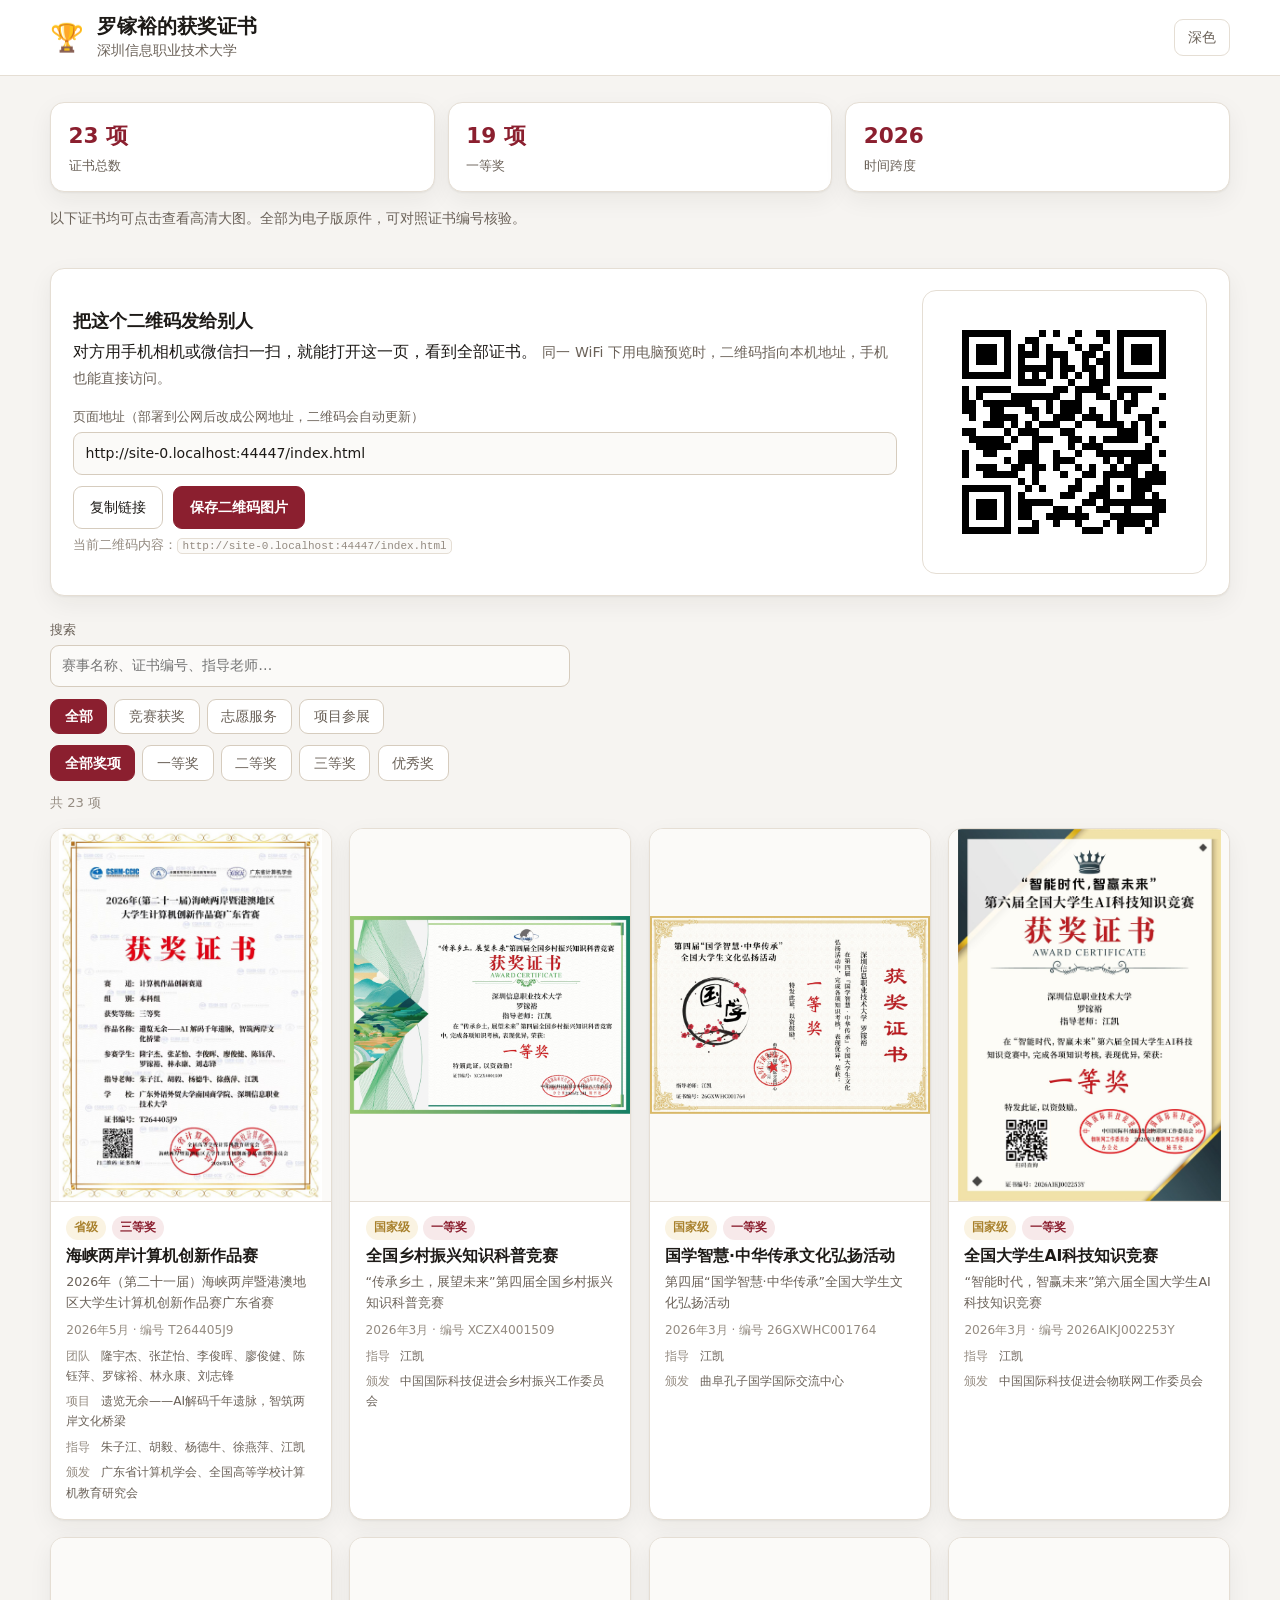
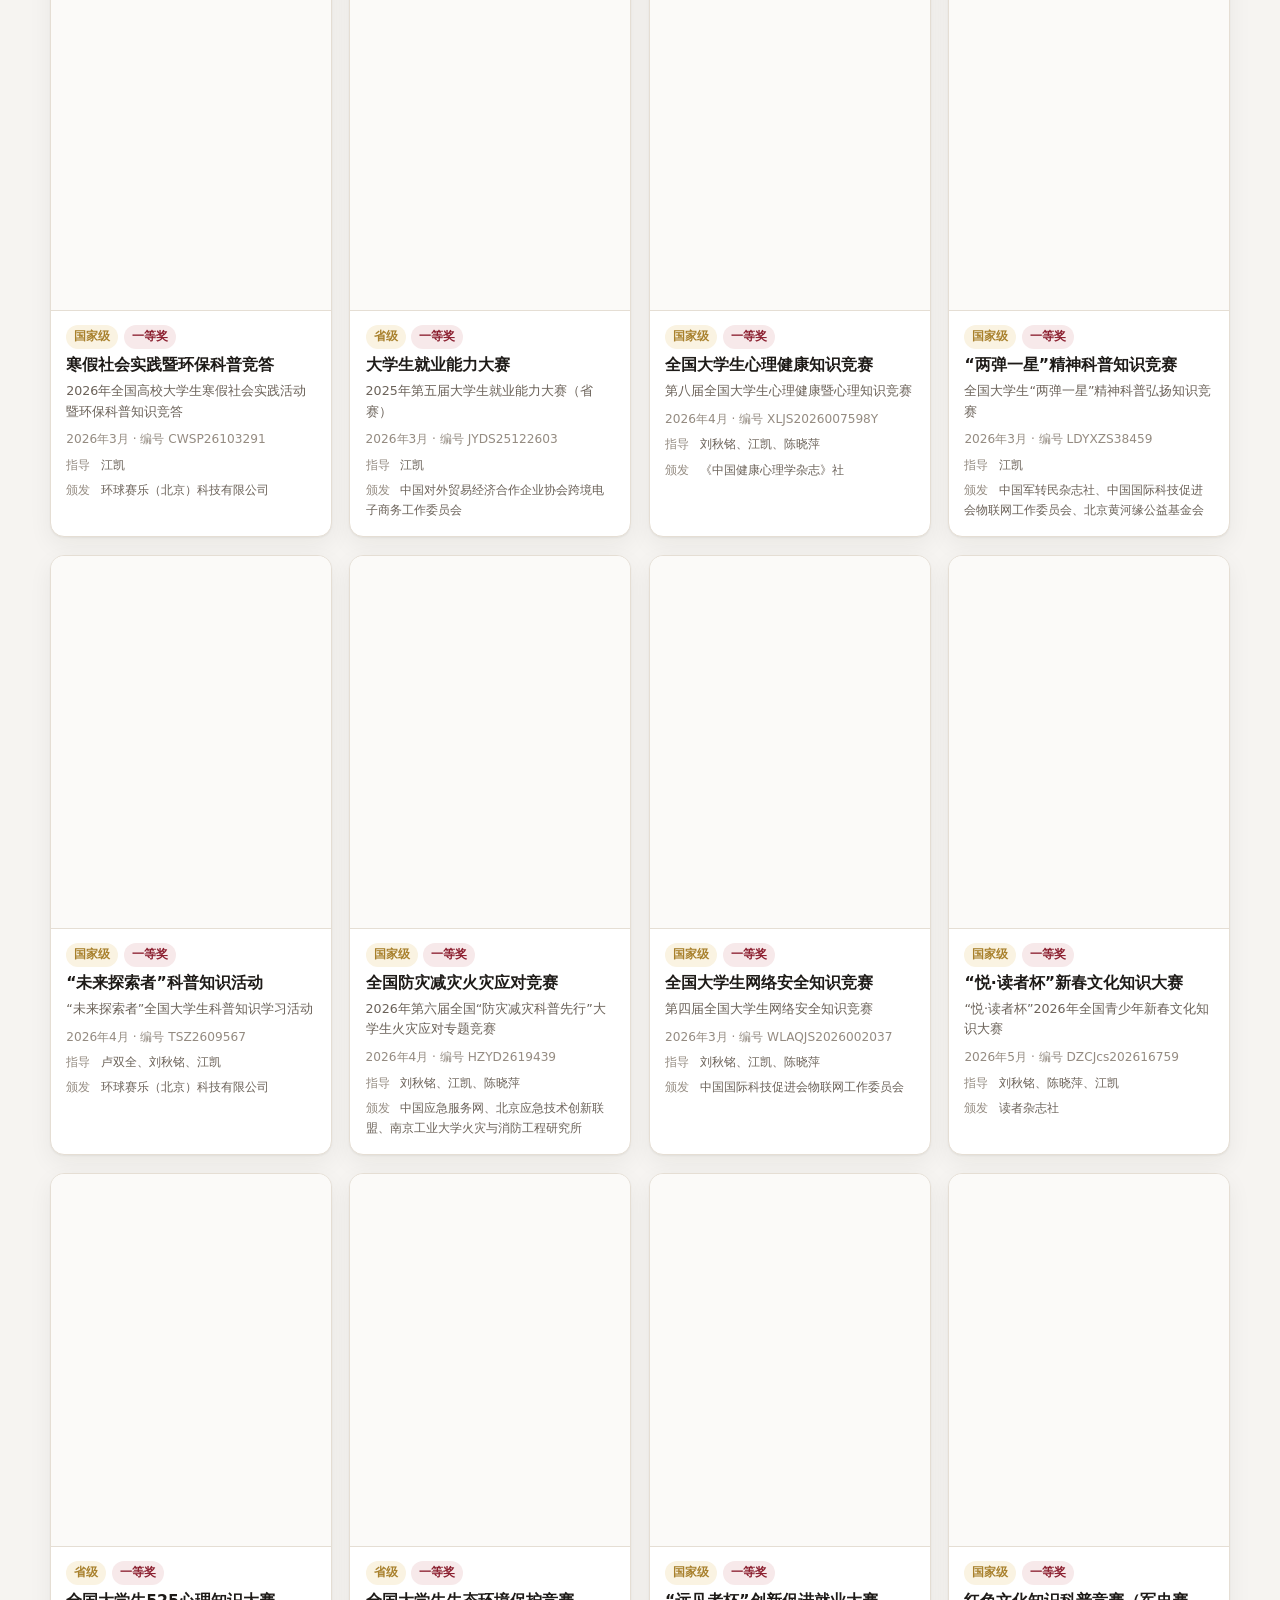
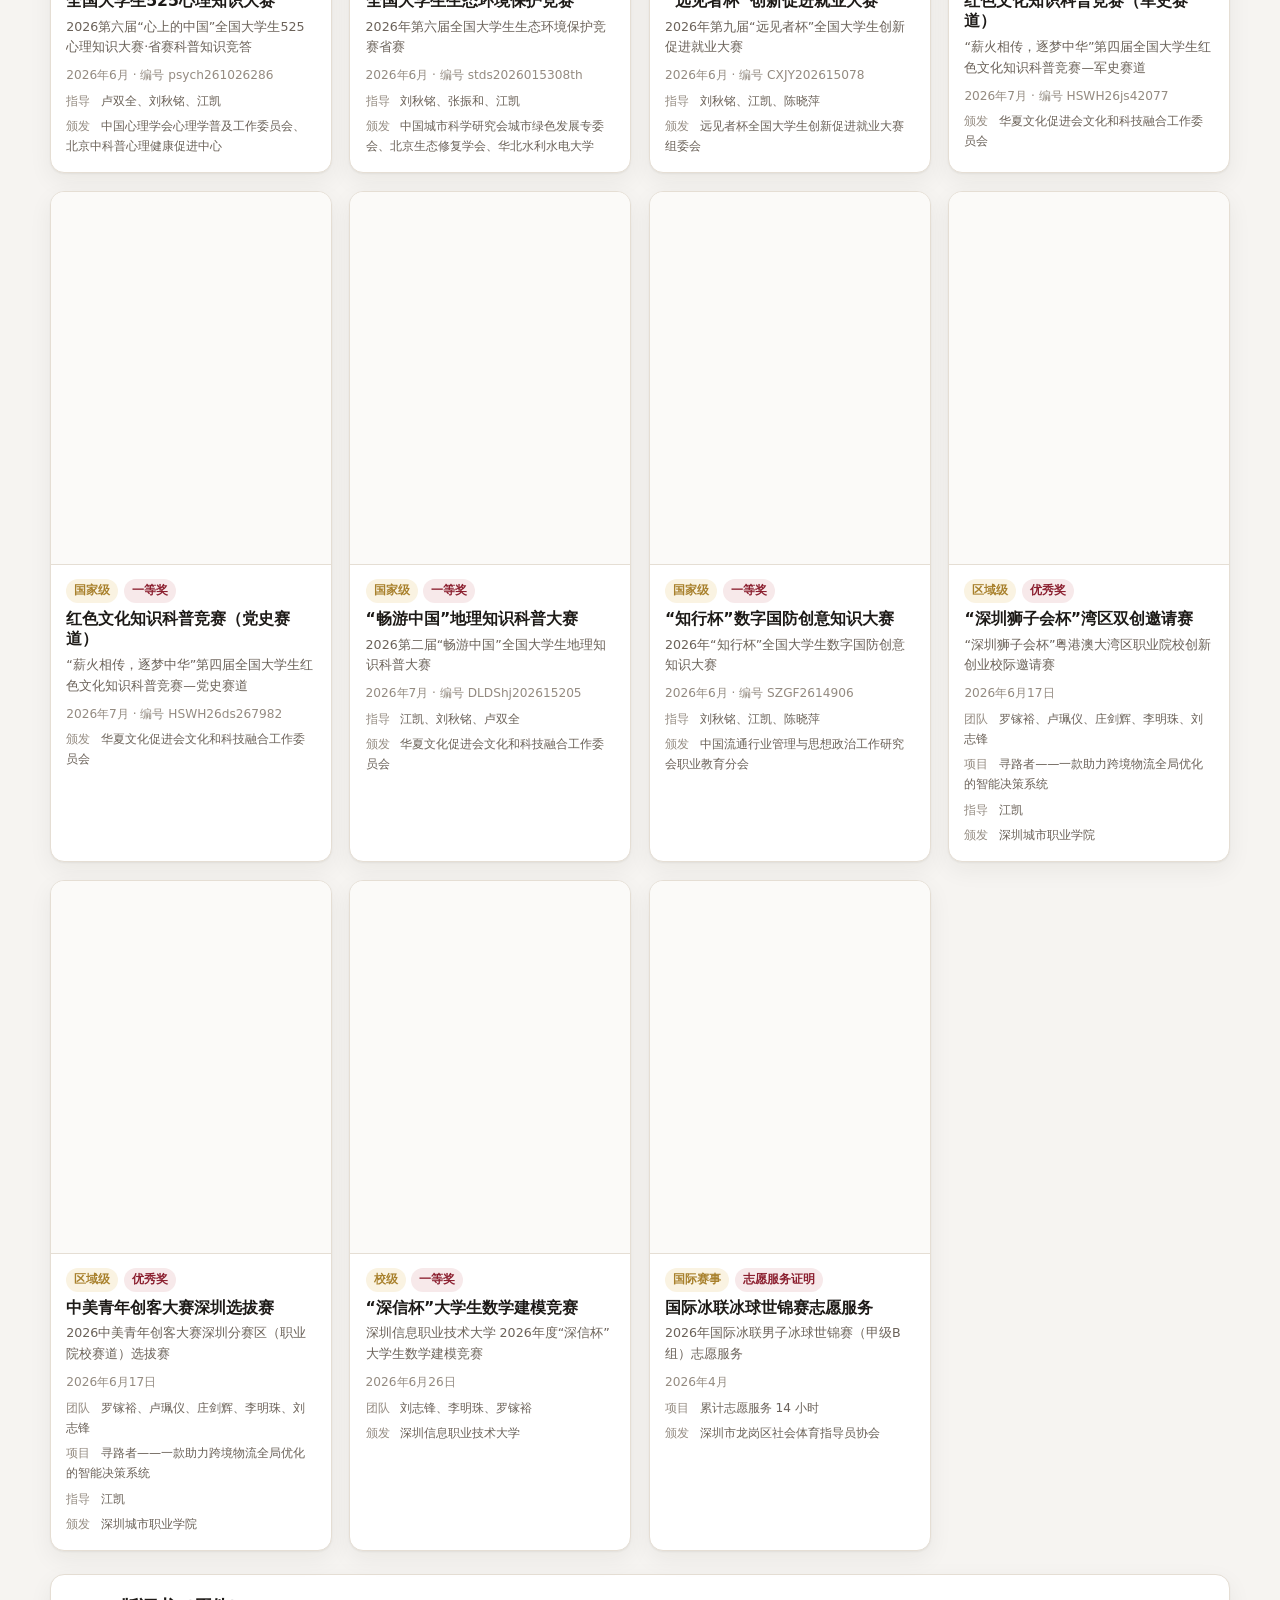
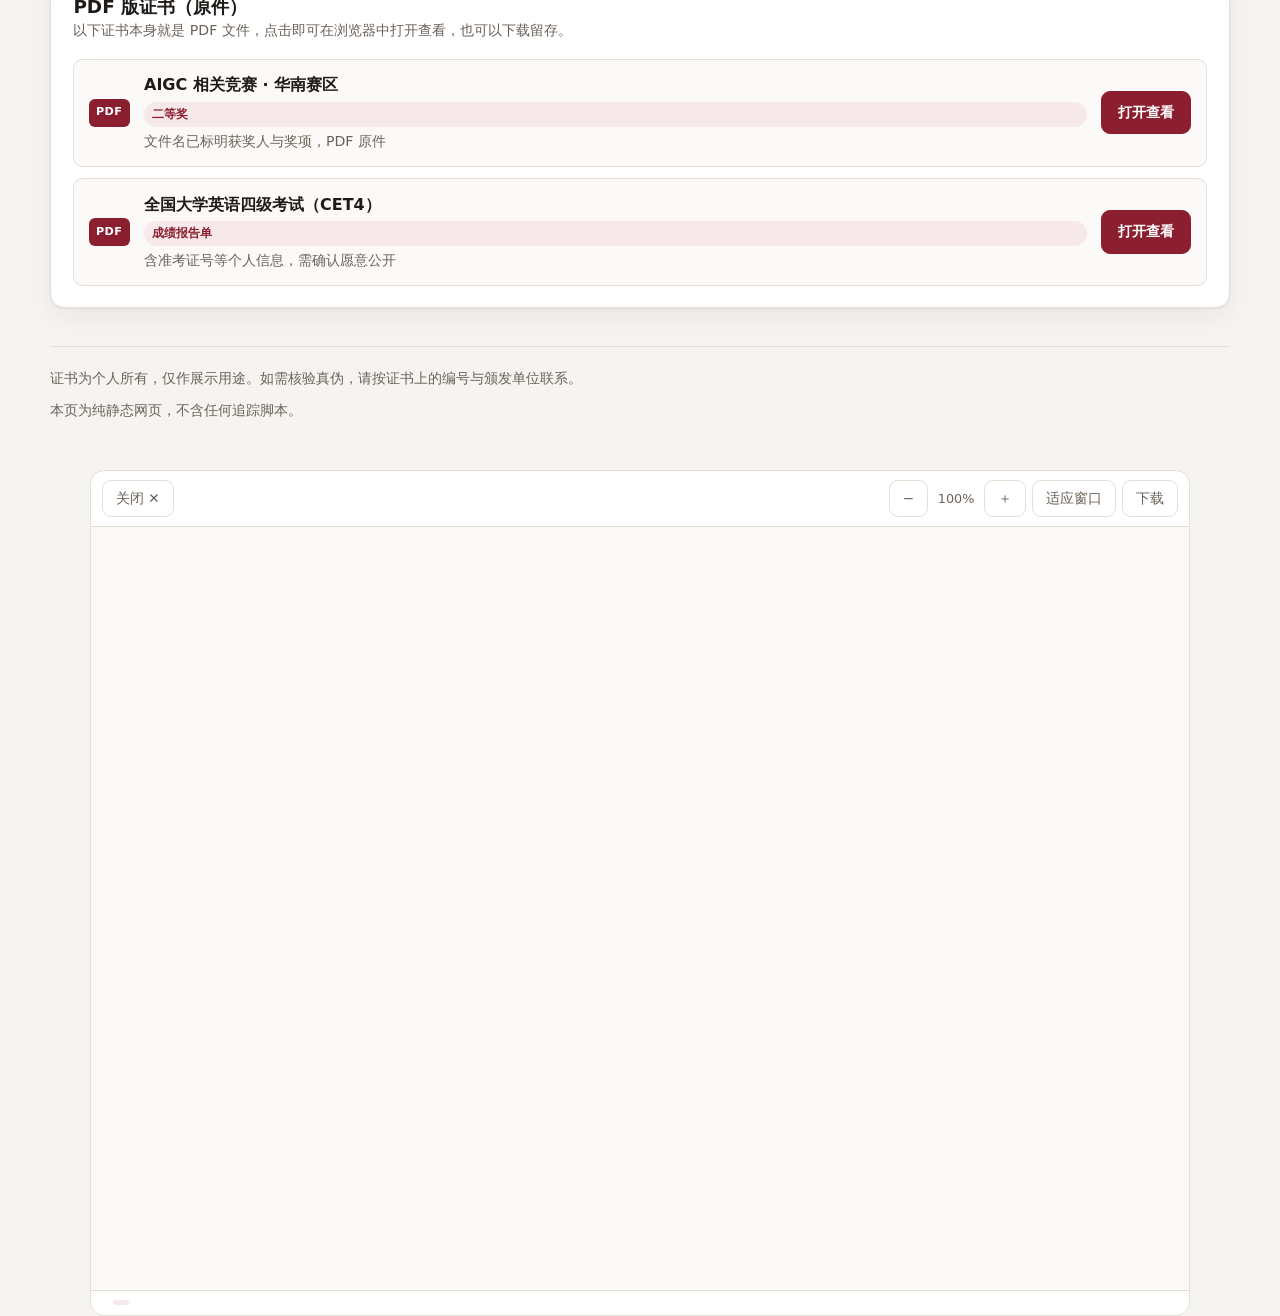
==== index.html @ 3bcab55c "发布获奖证书展示站" ====
<!DOCTYPE html>
<html lang="zh-CN" data-theme="light">
<head>
<meta charset="UTF-8">
<meta name="viewport" content="width=device-width, initial-scale=1, viewport-fit=cover">
<meta name="description" content="扫码查看获奖证书电子版：竞赛获奖、志愿服务证明，支持按级别筛选与大图查看。">
<meta name="theme-color" content="#8b1f2f">
<title>获奖证书 · 扫码查看</title>

<!--
  严格 CSP：页面不引用任何外部脚本、样式或字体，因此可以放开到 'self'。
  自写的二维码生成器 assets/js/qr.js 让这个页面即使完全离线也能正常显示。
-->
<meta http-equiv="Content-Security-Policy"
      content="default-src 'self'; img-src 'self' data: blob:; style-src 'self'; script-src 'self'; connect-src 'self'; base-uri 'none'; form-action 'none'">

<link rel="stylesheet" href="assets/css/style.css">
<link rel="icon" href="data:image/svg+xml,<svg xmlns='http://www.w3.org/2000/svg' viewBox='0 0 100 100'><text y='.9em' font-size='90'>%F0%9F%8F%86</text></svg>">
</head>
<body>

<a class="skip-link" href="#grid">跳到证书列表</a>

<header class="site-header">
  <div class="wrap header-inner">
    <div class="brand">
      <span class="brand-mark" aria-hidden="true">🏆</span>
      <div>
        <h1 id="page-title">获奖证书</h1>
        <p id="page-subtitle" class="subtitle"></p>
      </div>
    </div>
    <button id="theme-toggle" type="button" class="ghost-btn" aria-label="切换深浅色">深色</button>
  </div>
</header>

<main class="wrap">

  <!-- 概览 -->
  <section class="hero" aria-label="证书概览">
    <div id="stats" class="stats"></div>
    <p class="hero-note">
      以下证书均可点击查看高清大图。全部为电子版原件，可对照证书编号核验。
    </p>
  </section>

  <!-- 二维码 -->
  <section class="panel qr-panel" aria-label="扫码分享">
    <div class="qr-copy">
      <h2>把这个二维码发给别人</h2>
      <p>
        对方用手机相机或微信扫一扫，就能打开这一页，看到全部证书。
        <span class="muted">同一 WiFi 下用电脑预览时，二维码指向本机地址，手机也能直接访问。</span>
      </p>
      <label class="field">
        <span class="field-label">页面地址（部署到公网后改成公网地址，二维码会自动更新）</span>
        <input id="qr-url" type="url" inputmode="url" spellcheck="false" placeholder="https://你的域名/">
      </label>
      <div class="qr-actions">
        <button id="qr-copy" type="button" class="btn">复制链接</button>
        <button id="qr-save" type="button" class="btn btn-primary">保存二维码图片</button>
      </div>
      <p id="qr-hint" class="hint"></p>
      <p id="qr-error" class="hint error" hidden></p>
      <p class="hint">当前二维码内容：<code id="qr-url-text"></code></p>
    </div>
    <div class="qr-box">
      <canvas id="qr-canvas" width="480" height="480" role="img" aria-label="本页面的二维码"></canvas>
    </div>
  </section>

  <!-- 工具栏 -->
  <section class="toolbar" aria-label="筛选与搜索">
    <div class="field search-field">
      <label class="field-label" for="search">搜索</label>
      <input id="search" type="search" placeholder="赛事名称、证书编号、指导老师…" autocomplete="off">
    </div>

    <div class="chips" role="group" aria-label="按类别筛选">
      <button type="button" class="chip is-active" data-filter="category" data-value="all">全部</button>
      <button type="button" class="chip" data-filter="category" data-value="competition">竞赛获奖</button>
      <button type="button" class="chip" data-filter="category" data-value="volunteer">志愿服务</button>
      <button type="button" class="chip" data-filter="category" data-value="project">项目参展</button>
    </div>

    <div class="chips" role="group" aria-label="按奖项筛选">
      <button type="button" class="chip is-active" data-filter="award" data-value="all">全部奖项</button>
      <button type="button" class="chip" data-filter="award" data-value="一等奖">一等奖</button>
      <button type="button" class="chip" data-filter="award" data-value="二等奖">二等奖</button>
      <button type="button" class="chip" data-filter="award" data-value="三等奖">三等奖</button>
      <button type="button" class="chip" data-filter="award" data-value="优秀奖">优秀奖</button>
    </div>

    <p id="result-count" class="result-count" aria-live="polite"></p>
  </section>

  <!-- 证书网格 -->
  <section aria-label="证书列表">
    <p id="loading" class="notice">正在加载证书…</p>
    <p id="load-error" class="notice error" hidden></p>
    <div id="grid" class="grid" tabindex="-1"></div>
    <p id="empty" class="notice" hidden>没有符合条件的证书，换个筛选条件试试。</p>
  </section>

  <!-- PDF 类证书（内容由 assets/data/certificates.json 驱动，见 app.js） -->
  <section class="panel" id="pdf-section" aria-label="PDF 版证书" hidden>
    <h2>PDF 版证书（原件）</h2>
    <p class="muted">
      以下证书本身就是 PDF 文件，点击即可在浏览器中打开查看，也可以下载留存。
    </p>
    <ul class="pdf-list" id="pdf-list"></ul>
  </section>

  <footer class="site-footer">
    <p>
      证书为个人所有，仅作展示用途。如需核验真伪，请按证书上的编号与颁发单位联系。
    </p>
    <p class="muted">本页为纯静态网页，不含任何追踪脚本。</p>
  </footer>
</main>

<!-- 大图查看器 -->
<dialog id="viewer" class="viewer" aria-label="查看证书大图">
  <div class="viewer-bar">
    <button id="viewer-close" type="button" class="ghost-btn" aria-label="关闭">关闭 ✕</button>
    <div class="viewer-tools">
      <button id="viewer-zoom-out" type="button" class="ghost-btn" aria-label="缩小">−</button>
      <span id="viewer-zoom-label" class="zoom-label">100%</span>
      <button id="viewer-zoom-in" type="button" class="ghost-btn" aria-label="放大">＋</button>
      <button id="viewer-reset" type="button" class="ghost-btn">适应窗口</button>
      <button id="viewer-download" type="button" class="ghost-btn">下载</button>
    </div>
  </div>
  <div id="viewer-stage" class="viewer-stage">
    <img id="viewer-img" alt="">
  </div>
  <div class="viewer-caption">
    <strong id="viewer-event"></strong>
    <span id="viewer-award" class="badge badge-award"></span>
    <span id="viewer-meta" class="muted"></span>
  </div>
</dialog>

<script src="assets/js/qr.js"></script>
<script src="assets/js/app.js"></script>
<script src="assets/js/events.js"></script>
</body>
</html>
---- assets/css/style.css ----
/*
 * style.css — 获奖证书展示页样式
 *
 * 设计要点：
 *   1. 证书是 3:4 左右的竖版扫描件，卡片缩略图统一用固定比例的裁切框，
 *      网格才不会参差不齐。
 *   2. 浅色为主，深色模式用 prefers-color-scheme 初始化、可手动切换。
 *   3. 全部用系统字体，不加载外部字体文件（离线可用、无网络请求）。
 */

/* ---------- 设计变量 ---------- */
:root {
  --bg: #f6f4f1;
  --bg-elev: #ffffff;
  --bg-soft: #fbfaf8;
  --text: #1d1a17;
  --text-soft: #6b6259;
  --text-mute: #948b81;
  --border: #e5ded4;
  --border-strong: #d6ccbe;
  --accent: #8b1f2f;
  --accent-soft: #f7e9ea;
  --gold: #a8802c;
  --gold-soft: #faf3e2;
  --shadow: 0 1px 2px rgba(29, 26, 23, .05), 0 8px 24px rgba(29, 26, 23, .06);
  --shadow-lg: 0 12px 40px rgba(29, 26, 23, .16);
  --radius: 14px;
  --radius-sm: 9px;
}

[data-theme="dark"] {
  --bg: #16151a;
  --bg-elev: #1f1e25;
  --bg-soft: #232229;
  --text: #eeebe6;
  --text-soft: #a8a29a;
  --text-mute: #7d766e;
  --border: #322f38;
  --border-strong: #423e49;
  --accent: #e8667a;
  --accent-soft: #33202a;
  --gold: #d9b463;
  --gold-soft: #2e2718;
  --shadow: 0 1px 2px rgba(0, 0, 0, .3), 0 8px 24px rgba(0, 0, 0, .35);
  --shadow-lg: 0 12px 40px rgba(0, 0, 0, .55);
}

* { box-sizing: border-box; }

html { -webkit-text-size-adjust: 100%; }

body {
  margin: 0;
  background: var(--bg);
  color: var(--text);
  font-family: system-ui, -apple-system, "Segoe UI", "Microsoft YaHei",
               "PingFang SC", "Hiragino Sans GB", "Source Han Sans SC", sans-serif;
  font-size: 16px;
  line-height: 1.65;
  -webkit-font-smoothing: antialiased;
}

/* [hidden] 必须稳定生效，否则筛选和加载态会同时显示 */
[hidden] { display: none !important; }

.wrap {
  width: min(1180px, calc(100% - 2rem));
  margin-inline: auto;
}

h1, h2, h3 { line-height: 1.3; margin: 0; font-weight: 700; }
h2 { font-size: 1.15rem; }
p { margin: 0 0 .6rem; }
code {
  font-family: ui-monospace, SFMono-Regular, Consolas, "Courier New", monospace;
  font-size: .86em;
  background: var(--bg-soft);
  border: 1px solid var(--border);
  border-radius: 5px;
  padding: .1em .38em;
  word-break: break-all;
}

.muted { color: var(--text-soft); font-size: .88rem; }
.hint { color: var(--text-mute); font-size: .8rem; margin: .3rem 0 0; }
.error { color: #c0392b; }
[data-theme="dark"] .error { color: #ff8b7d; }

.skip-link {
  position: absolute;
  left: -9999px;
  top: 0;
  background: var(--accent);
  color: #fff;
  padding: .6rem 1rem;
  z-index: 100;
}
.skip-link:focus { left: 0; }

/* ---------- 顶栏 ---------- */
.site-header {
  background: var(--bg-elev);
  border-bottom: 1px solid var(--border);
  position: sticky;
  top: 0;
  z-index: 20;
}

.header-inner {
  display: flex;
  align-items: center;
  justify-content: space-between;
  gap: 1rem;
  padding: .85rem 0;
}

.brand { display: flex; align-items: center; gap: .8rem; min-width: 0; }
.brand-mark { font-size: 1.7rem; line-height: 1; }
.brand h1 { font-size: 1.22rem; }
.subtitle { margin: 0; color: var(--text-soft); font-size: .85rem; }

/* ---------- 按钮 ---------- */
.btn, .ghost-btn, .chip {
  font: inherit;
  cursor: pointer;
  border-radius: var(--radius-sm);
  transition: background .16s, border-color .16s, color .16s, transform .06s;
}
.btn:active, .ghost-btn:active, .chip:active { transform: translateY(1px); }

.btn {
  display: inline-flex;
  align-items: center;
  gap: .4rem;
  padding: .55rem 1rem;
  border: 1px solid var(--border-strong);
  background: var(--bg-elev);
  color: var(--text);
  font-size: .9rem;
  text-decoration: none;
  white-space: nowrap;
}
.btn:hover { border-color: var(--accent); color: var(--accent); }

.btn-primary {
  background: var(--accent);
  border-color: var(--accent);
  color: #fff;
  font-weight: 600;
}
.btn-primary:hover { filter: brightness(1.08); color: #fff; }

.ghost-btn {
  padding: .42rem .8rem;
  border: 1px solid var(--border);
  background: transparent;
  color: var(--text-soft);
  font-size: .85rem;
}
.ghost-btn:hover { color: var(--text); border-color: var(--border-strong); background: var(--bg-soft); }

:focus-visible { outline: 2px solid var(--accent); outline-offset: 2px; }

/* ---------- 概览 ---------- */
.hero { padding: 1.6rem 0 .4rem; }

.stats {
  display: grid;
  grid-template-columns: repeat(auto-fit, minmax(150px, 1fr));
  gap: .8rem;
}

.stat {
  background: var(--bg-elev);
  border: 1px solid var(--border);
  border-radius: var(--radius);
  padding: .95rem 1.1rem;
  box-shadow: var(--shadow);
}
.stat-value { display: block; font-size: 1.35rem; font-weight: 700; color: var(--accent); }
.stat-label { display: block; font-size: .8rem; color: var(--text-soft); margin-top: .1rem; }

.hero-note { color: var(--text-soft); font-size: .88rem; margin-top: .9rem; }

/* ---------- 面板 ---------- */
.panel {
  background: var(--bg-elev);
  border: 1px solid var(--border);
  border-radius: var(--radius);
  padding: 1.3rem 1.4rem;
  margin: 1.4rem 0;
  box-shadow: var(--shadow);
}

/* ---------- 二维码 ---------- */
.qr-panel {
  display: grid;
  grid-template-columns: 1fr auto;
  gap: 1.6rem;
  align-items: center;
}
.qr-copy h2 { margin-bottom: .35rem; }
.qr-box {
  background: #fff;
  border: 1px solid var(--border);
  border-radius: var(--radius);
  padding: .7rem;
  line-height: 0;
}
#qr-canvas {
  width: min(260px, 42vw);
  height: auto;
  image-rendering: pixelated;
}

.field { display: block; margin: .9rem 0 .5rem; }
.field-label { display: block; font-size: .8rem; color: var(--text-soft); margin-bottom: .3rem; }
.field input {
  width: 100%;
  font: inherit;
  font-size: .88rem;
  padding: .55rem .7rem;
  color: var(--text);
  background: var(--bg-soft);
  border: 1px solid var(--border-strong);
  border-radius: var(--radius-sm);
}
.field input:focus { outline: 2px solid var(--accent); outline-offset: 1px; }

.qr-actions { display: flex; gap: .6rem; flex-wrap: wrap; margin-top: .7rem; }

/* ---------- 工具栏 ---------- */
.toolbar { margin: 1.4rem 0 .9rem; }
.search-field { margin-top: 0; }
.search-field input { max-width: 520px; }

.chips { display: flex; flex-wrap: wrap; gap: .45rem; margin: .7rem 0; }

.chip {
  padding: .35rem .85rem;
  border: 1px solid var(--border-strong);
  background: var(--bg-elev);
  color: var(--text-soft);
  font-size: .85rem;
}
.chip:hover { color: var(--accent); border-color: var(--accent); }
.chip.is-active {
  background: var(--accent);
  border-color: var(--accent);
  color: #fff;
  font-weight: 600;
}

.result-count { color: var(--text-mute); font-size: .82rem; margin: .2rem 0 0; }

/* ---------- 证书网格 ---------- */
.grid {
  display: grid;
  grid-template-columns: repeat(auto-fill, minmax(255px, 1fr));
  gap: 1.1rem;
  outline: none;
}

.card {
  display: flex;
  flex-direction: column;
  background: var(--bg-elev);
  border: 1px solid var(--border);
  border-radius: var(--radius);
  overflow: hidden;
  cursor: pointer;
  box-shadow: var(--shadow);
  transition: transform .18s, box-shadow .18s, border-color .18s;
}
.card:hover { transform: translateY(-3px); box-shadow: var(--shadow-lg); border-color: var(--border-strong); }

.card-thumb {
  position: relative;
  /* 证书扫描件接近 3:4 竖版，用固定比例框住，网格才整齐 */
  aspect-ratio: 3 / 4;
  background: var(--bg-soft);
  border-bottom: 1px solid var(--border);
  overflow: hidden;
}
.card-thumb img {
  width: 100%;
  height: 100%;
  /* contain 保证证书完整可见，不用裁切破坏边框和印章 */
  object-fit: contain;
  display: block;
}

.card-zoom {
  position: absolute;
  right: .55rem;
  bottom: .55rem;
  background: rgba(20, 18, 16, .72);
  color: #fff;
  font-size: .72rem;
  padding: .22rem .55rem;
  border-radius: 999px;
  opacity: 0;
  transition: opacity .18s;
}
.card:hover .card-zoom, .card:focus-visible .card-zoom { opacity: 1; }

.card-body { padding: .85rem .95rem 1rem; display: flex; flex-direction: column; gap: .34rem; }

.card-badges { display: flex; flex-wrap: wrap; gap: .35rem; }

.badge {
  display: inline-block;
  font-size: .74rem;
  font-weight: 600;
  padding: .16rem .5rem;
  border-radius: 999px;
  white-space: nowrap;
}
.badge-award { background: var(--accent-soft); color: var(--accent); }
.badge-level { background: var(--gold-soft); color: var(--gold); }

.card-title { font-size: .98rem; }
.card-event {
  font-size: .79rem;
  color: var(--text-soft);
  margin: 0;
  /* 赛事全称通常很长，限制两行避免卡片高度失控 */
  display: -webkit-box;
  -webkit-line-clamp: 2;
  -webkit-box-orient: vertical;
  overflow: hidden;
}
.card-meta { font-size: .76rem; color: var(--text-mute); margin: .1rem 0 0; }

.card-line { font-size: .76rem; color: var(--text-soft); margin: 0; }
.card-line .k {
  display: inline-block;
  min-width: 2.4em;
  color: var(--text-mute);
  margin-right: .35rem;
}

.notice {
  padding: 1.1rem;
  text-align: center;
  color: var(--text-soft);
  background: var(--bg-elev);
  border: 1px dashed var(--border-strong);
  border-radius: var(--radius);
  margin: 1rem 0;
}

/* ---------- PDF 列表 ---------- */
.pdf-list { list-style: none; margin: 1rem 0 0; padding: 0; display: grid; gap: .7rem; }
.pdf-list li {
  display: flex;
  align-items: center;
  gap: .9rem;
  padding: .8rem .9rem;
  background: var(--bg-soft);
  border: 1px solid var(--border);
  border-radius: var(--radius-sm);
  flex-wrap: wrap;
}
.pdf-info { flex: 1 1 240px; display: flex; flex-direction: column; gap: .2rem; }
.pdf-info p { margin: 0; }
.pdf-icon {
  flex: 0 0 auto;
  font-size: .7rem;
  font-weight: 700;
  letter-spacing: .04em;
  color: #fff;
  background: var(--accent);
  border-radius: 6px;
  padding: .3rem .45rem;
}

/* ---------- 大图查看器 ---------- */
.viewer {
  width: min(1100px, 96vw);
  height: min(94vh, 1000px);
  padding: 0;
  border: 1px solid var(--border);
  border-radius: var(--radius);
  background: var(--bg-elev);
  color: var(--text);
  overflow: hidden;
  display: flex;
  flex-direction: column;
}
.viewer::backdrop { background: rgba(12, 10, 9, .72); }

.viewer-bar {
  display: flex;
  align-items: center;
  justify-content: space-between;
  gap: .6rem;
  padding: .55rem .7rem;
  border-bottom: 1px solid var(--border);
  flex-wrap: wrap;
}
.viewer-tools { display: flex; align-items: center; gap: .4rem; flex-wrap: wrap; }
.zoom-label { font-size: .8rem; color: var(--text-soft); min-width: 3.4em; text-align: center; }

.viewer-stage {
  flex: 1 1 auto;
  min-height: 0;
  overflow: hidden;
  background: var(--bg-soft);
  display: flex;
  align-items: center;
  justify-content: center;
  cursor: grab;
  touch-action: none;
}
.viewer-stage.is-dragging { cursor: grabbing; }
#viewer-img {
  max-width: 100%;
  max-height: 100%;
  transform-origin: center center;
  /* 拖动时不要有过渡，否则跟手感很差 */
  transition: none;
  user-select: none;
  -webkit-user-drag: none;
  will-change: transform;
}

.viewer-caption {
  display: flex;
  align-items: center;
  gap: .55rem;
  flex-wrap: wrap;
  padding: .6rem .8rem;
  border-top: 1px solid var(--border);
  font-size: .86rem;
}

/* ---------- 页脚 ---------- */
.site-footer {
  margin: 2.4rem 0 3rem;
  padding-top: 1.2rem;
  border-top: 1px solid var(--border);
  color: var(--text-soft);
  font-size: .85rem;
}

/* ---------- 响应式 ---------- */
@media (max-width: 820px) {
  .qr-panel { grid-template-columns: 1fr; }
  .qr-box { justify-self: center; }
  #qr-canvas { width: min(260px, 68vw); }
}

@media (max-width: 560px) {
  body { font-size: 15px; }
  .wrap { width: calc(100% - 1.4rem); }
  .grid { grid-template-columns: repeat(auto-fill, minmax(160px, 1fr)); gap: .75rem; }
  .panel { padding: 1rem; }
  .brand h1 { font-size: 1.05rem; }
  .viewer { width: 100vw; height: 100vh; border-radius: 0; border: none; }
}

/* 用户偏好减少动画时全部关掉 */
@media (prefers-reduced-motion: reduce) {
  * { transition: none !important; animation: none !important; }
}

/* ---------- 打印 / 另存为 PDF ---------- */
@media print {
  .site-header, .qr-panel, .toolbar, .hero-note, .site-footer, .viewer, .card-zoom, .pdf-list .btn {
    display: none !important;
  }
  body { background: #fff; color: #000; }
  .card { break-inside: avoid; box-shadow: none; border-color: #ccc; }
  .grid { grid-template-columns: repeat(2, 1fr); }
}
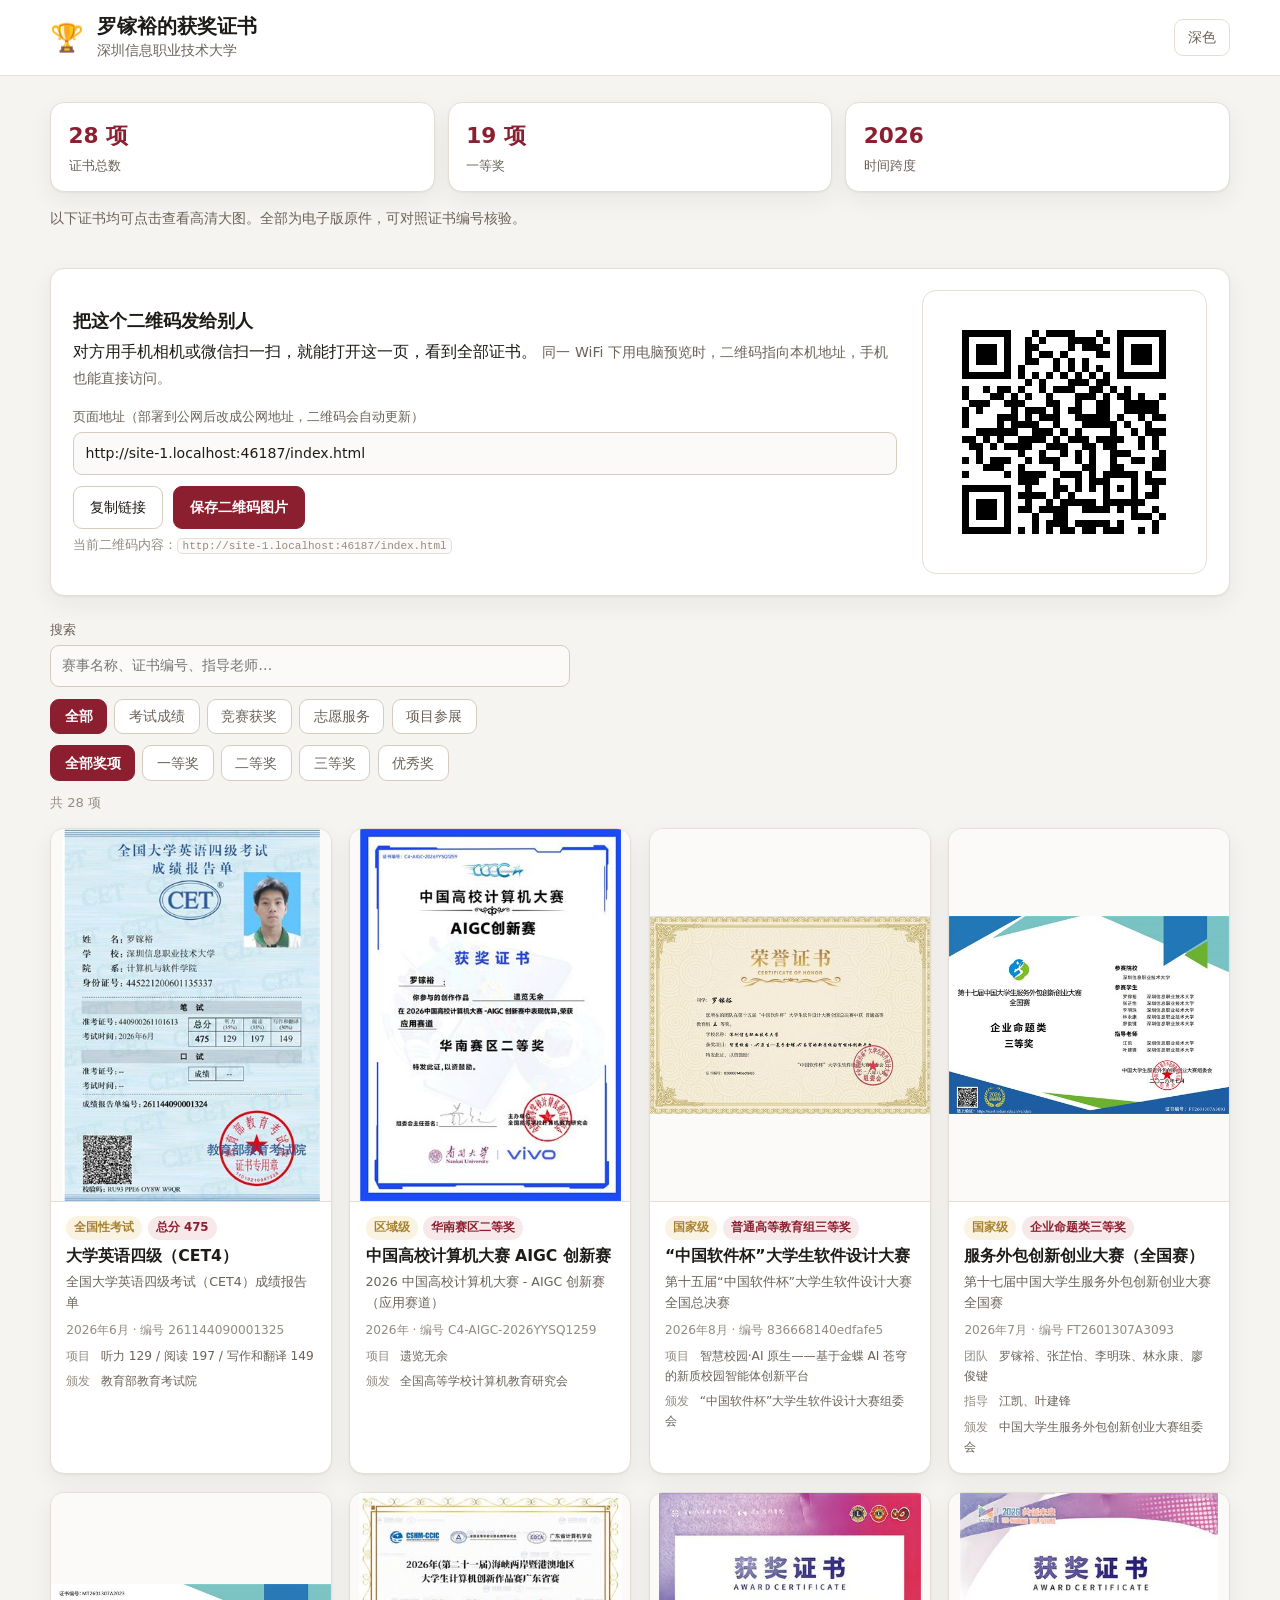
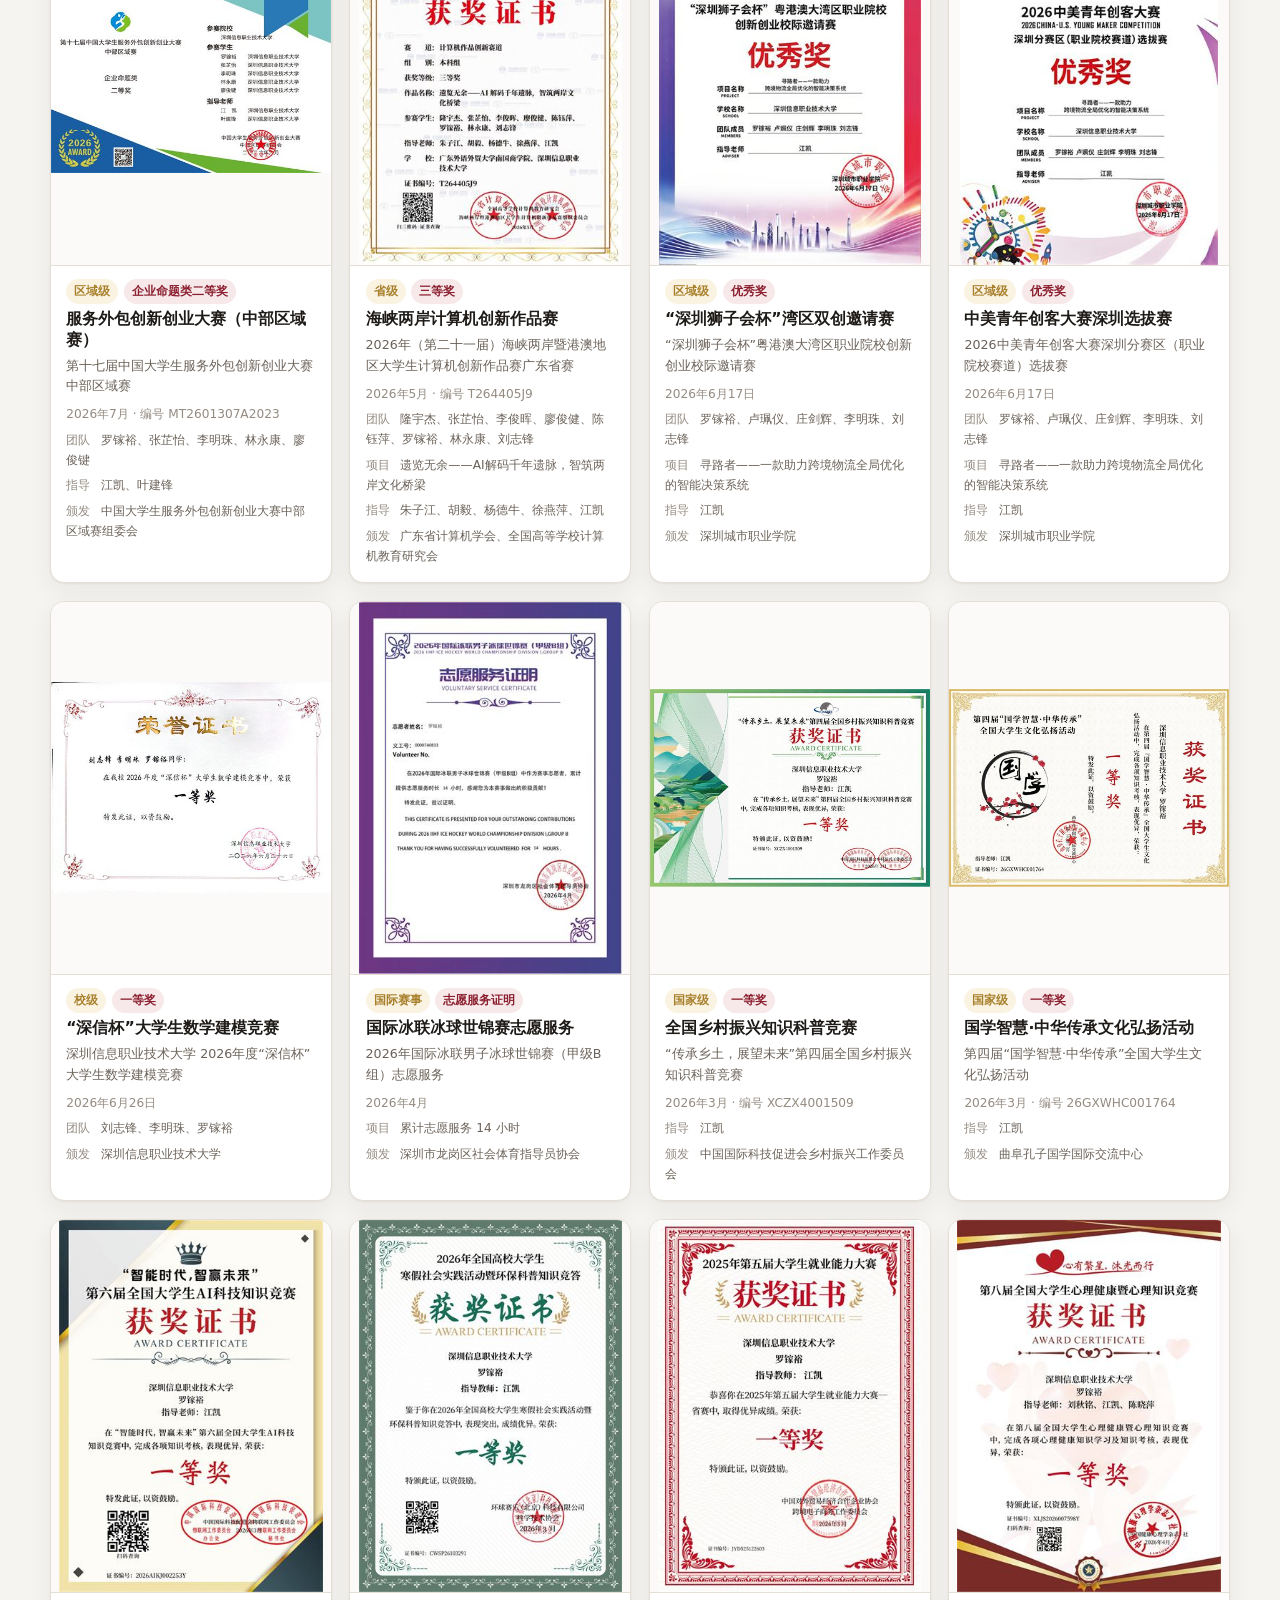
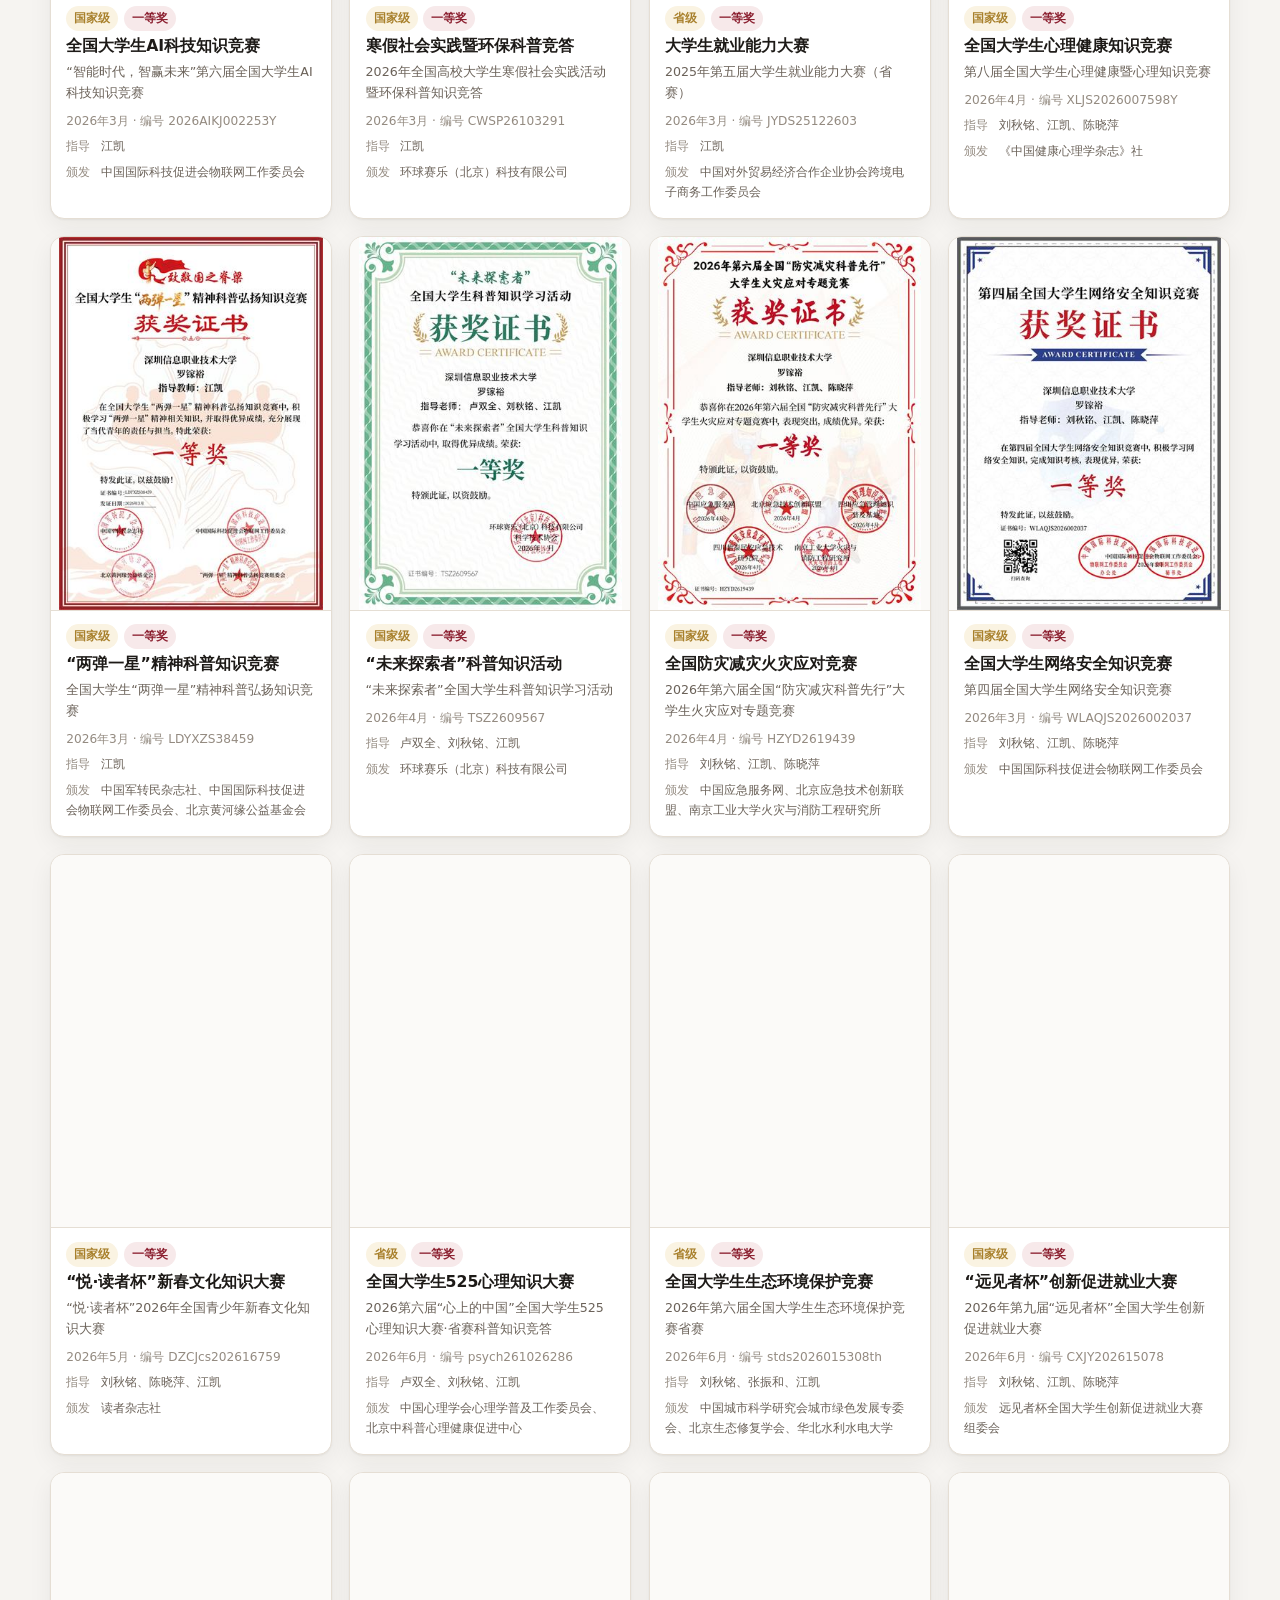
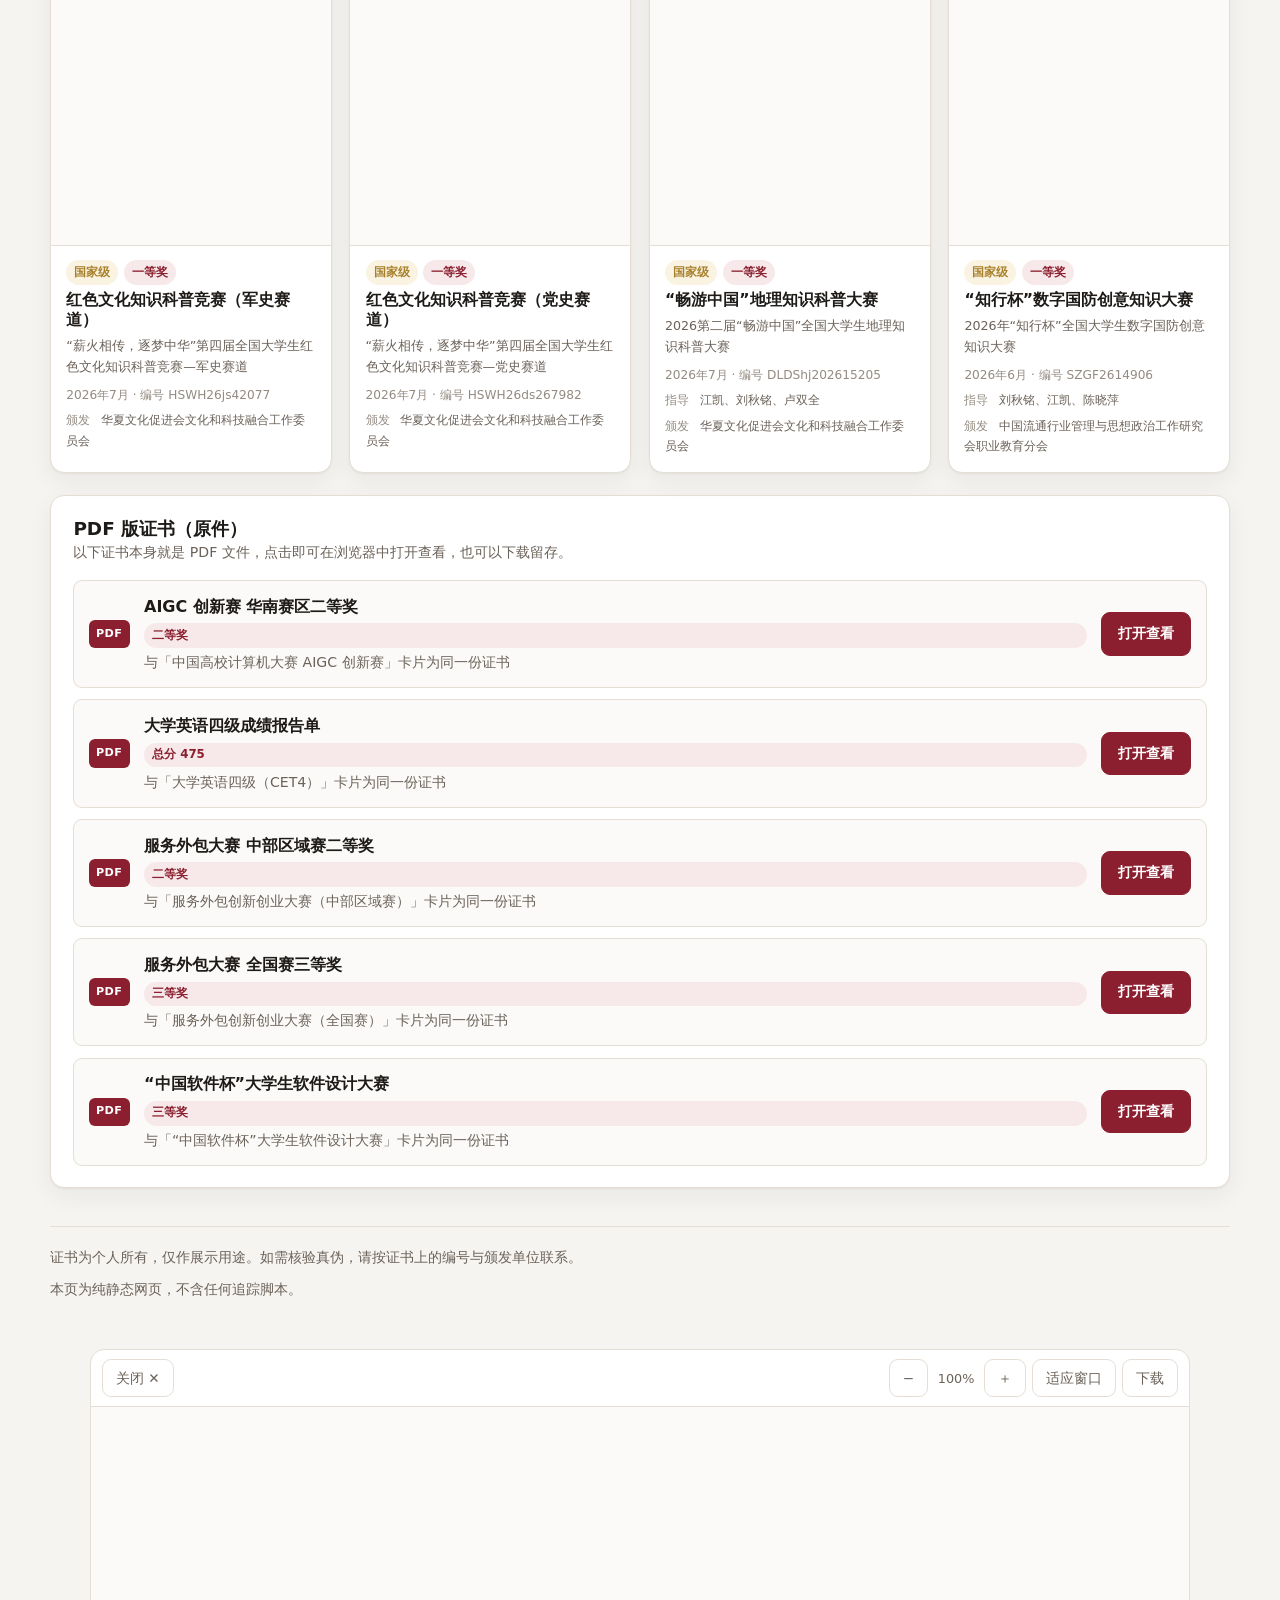
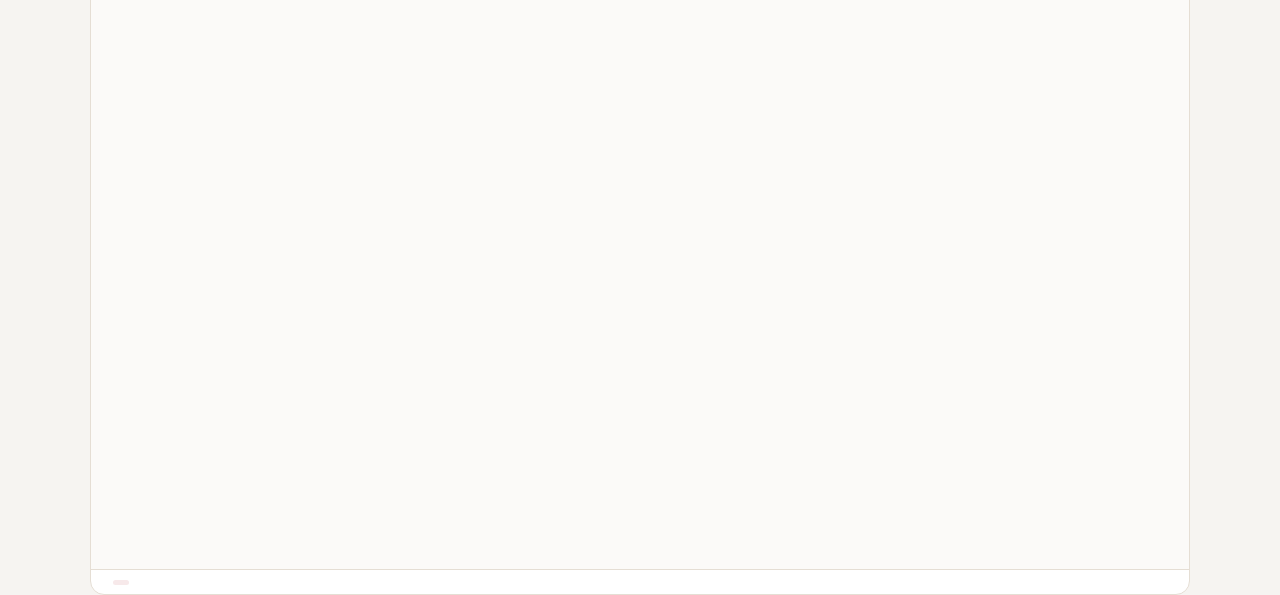
==== commit 9279af0e: "新增5张证书(四级/AIGC/软件杯/外包赛)，网格改用缩略图，赛克证书排到最后" ====
--- a/index.html
+++ b/index.html
@@ -78,6 +78,7 @@
 
     <div class="chips" role="group" aria-label="按类别筛选">
       <button type="button" class="chip is-active" data-filter="category" data-value="all">全部</button>
+      <button type="button" class="chip" data-filter="category" data-value="exam">考试成绩</button>
       <button type="button" class="chip" data-filter="category" data-value="competition">竞赛获奖</button>
       <button type="button" class="chip" data-filter="category" data-value="volunteer">志愿服务</button>
       <button type="button" class="chip" data-filter="category" data-value="project">项目参展</button>
--- a/assets/css/style.css
+++ b/assets/css/style.css
@@ -304,6 +304,29 @@
 }
 .card:hover .card-zoom, .card:focus-visible .card-zoom { opacity: 1; }
 
+/* 缩略图加载失败后的兜底占位：可点击重新加载，不留空白卡片 */
+.thumb-fallback {
+  position: absolute;
+  inset: 0;
+  display: flex;
+  flex-direction: column;
+  align-items: center;
+  justify-content: center;
+  gap: .25rem;
+  background: var(--bg-soft);
+  color: var(--text-soft);
+  font-size: .85rem;
+  text-align: center;
+  cursor: pointer;
+  padding: 1rem;
+}
+.thumb-fallback small { color: var(--text-mute); font-size: .74rem; }
+.thumb-fallback:hover, .thumb-fallback:focus-visible {
+  color: var(--accent);
+  background: var(--accent-soft);
+}
+.thumb-fallback:hover small { color: var(--accent); }
+
 .card-body { padding: .85rem .95rem 1rem; display: flex; flex-direction: column; gap: .34rem; }
 
 .card-badges { display: flex; flex-wrap: wrap; gap: .35rem; }
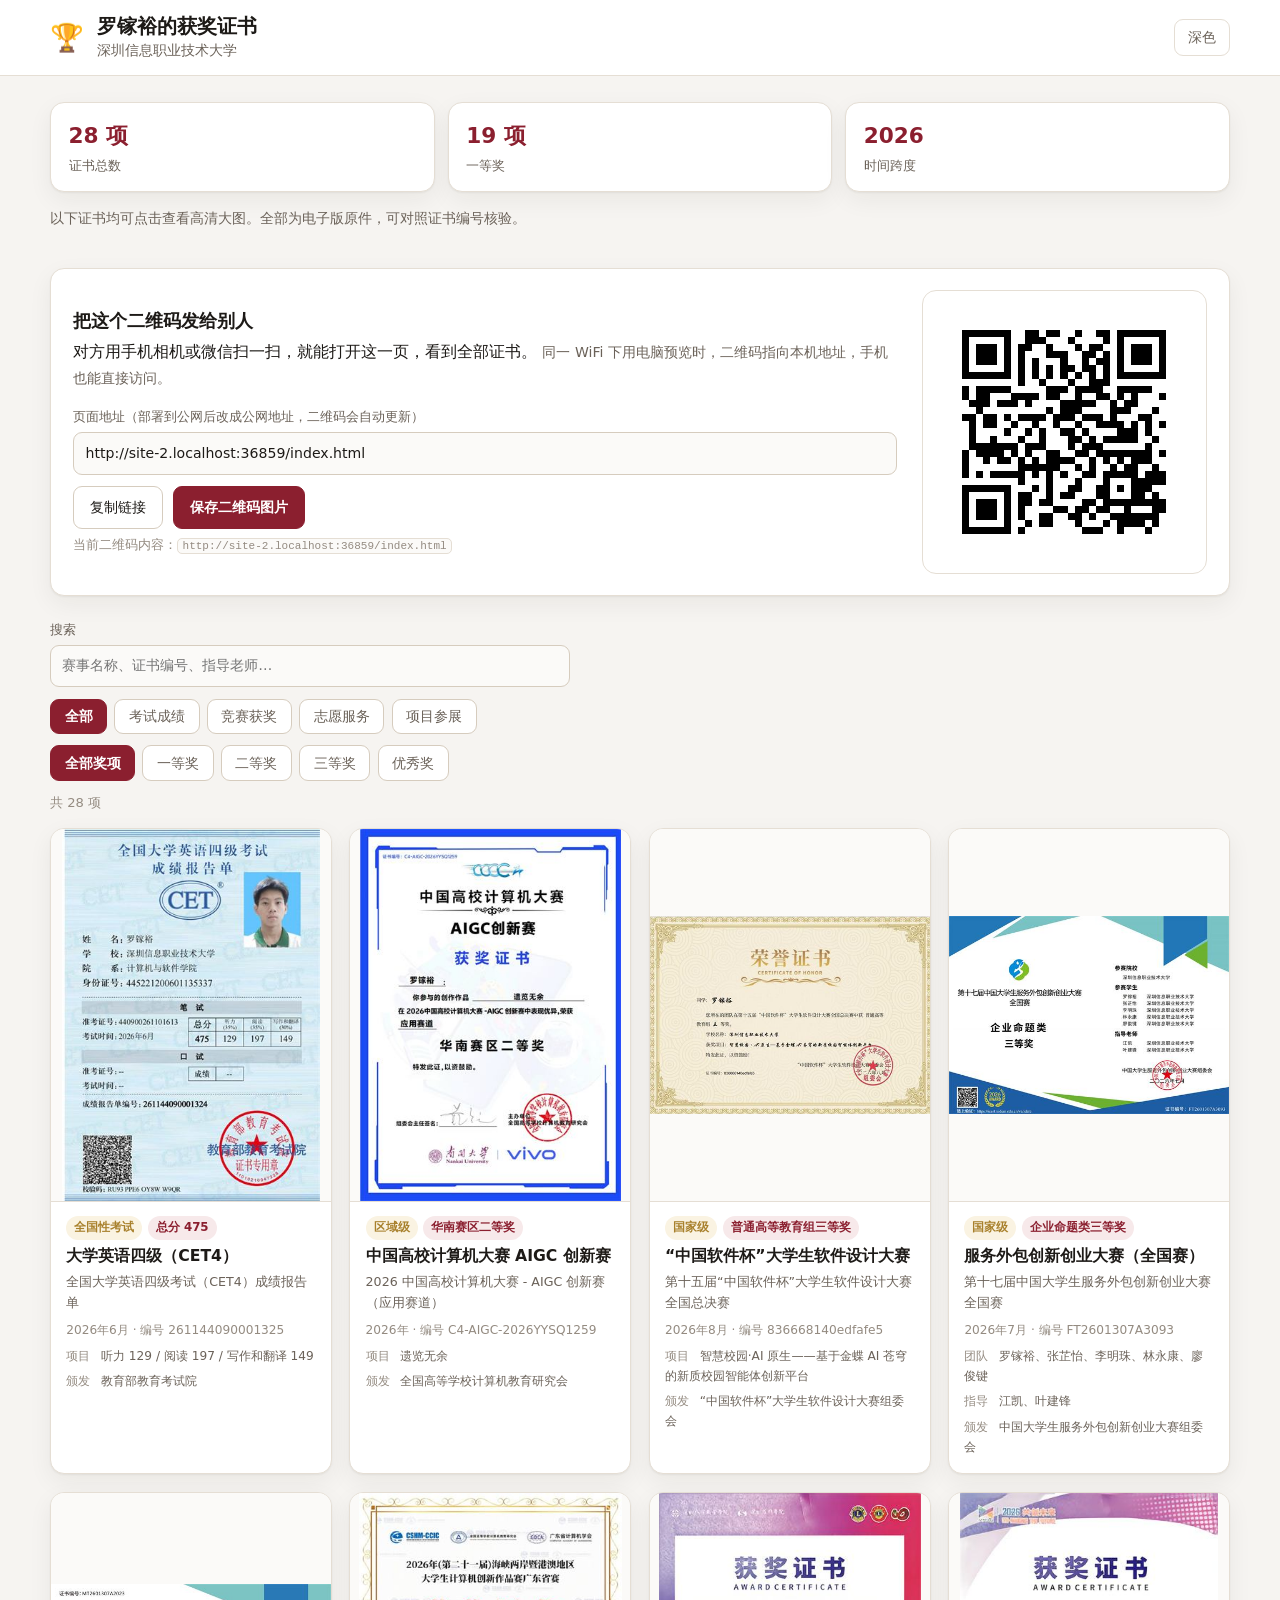
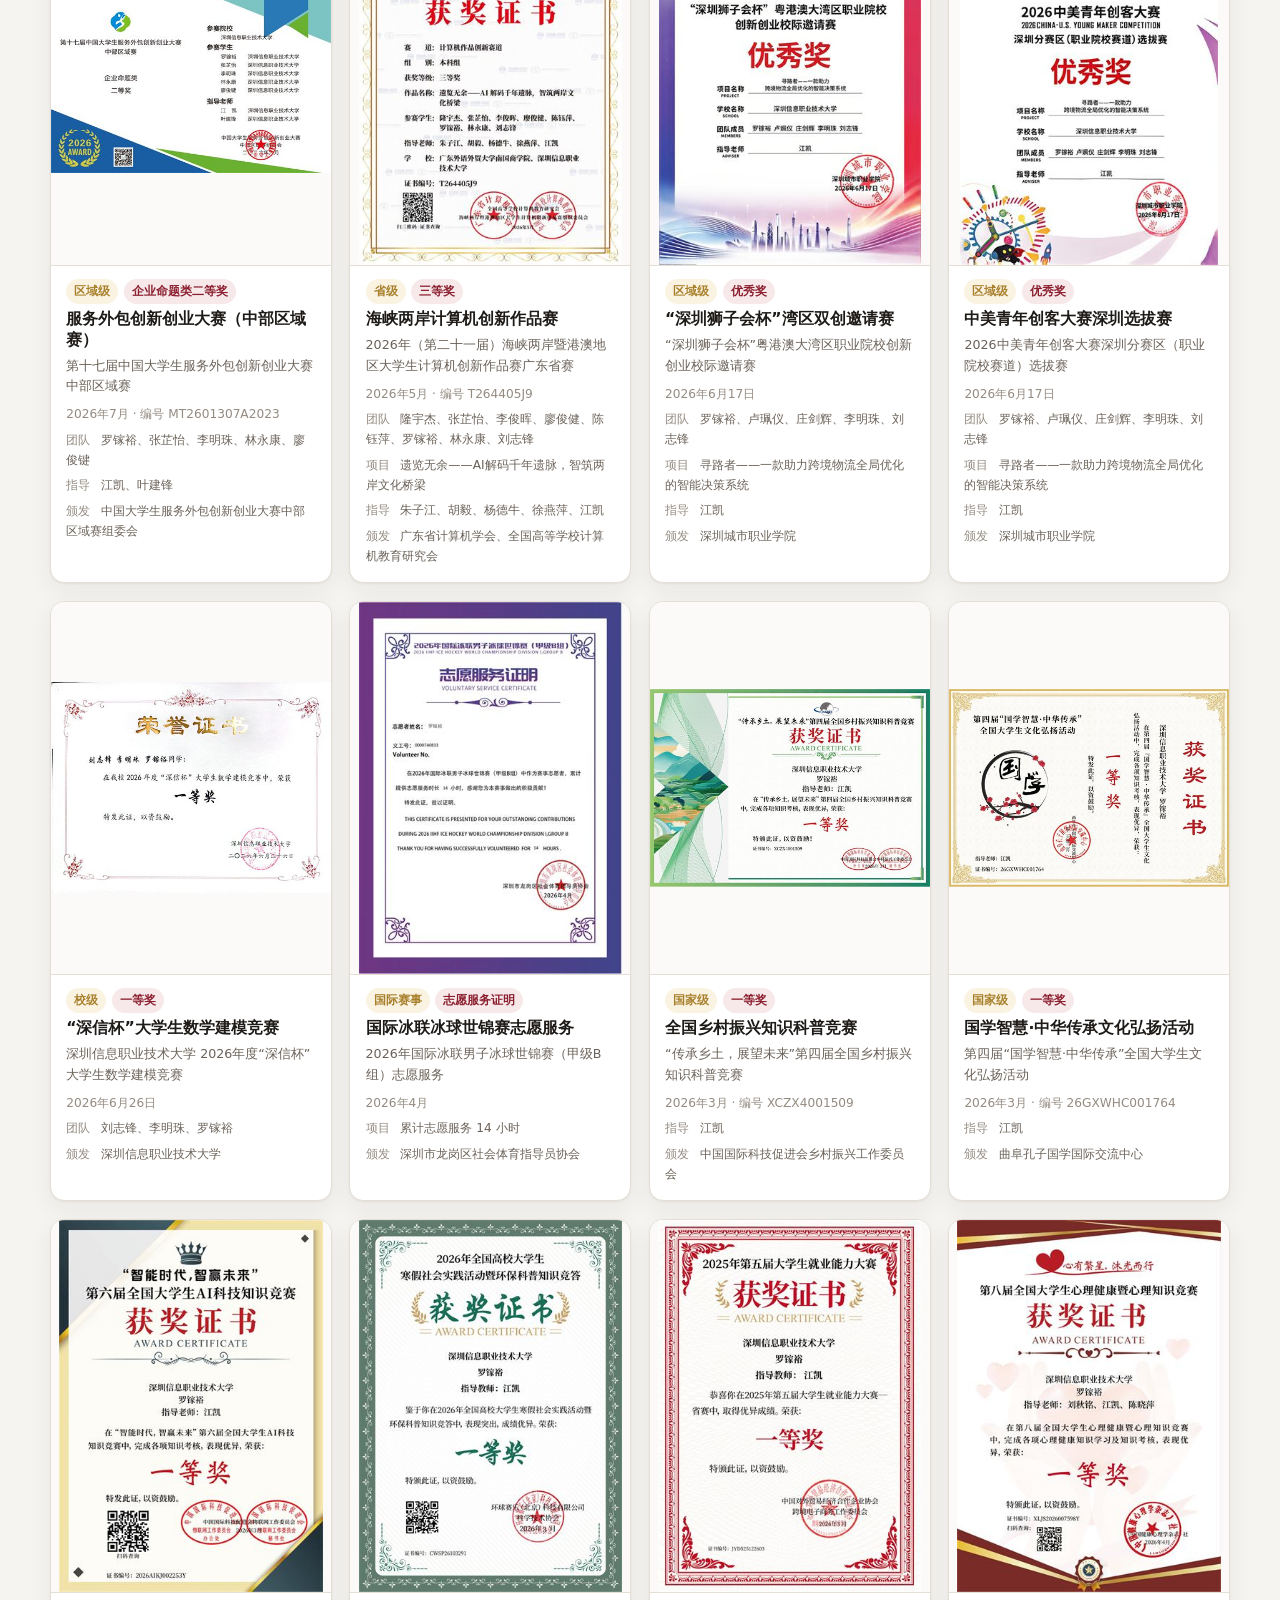
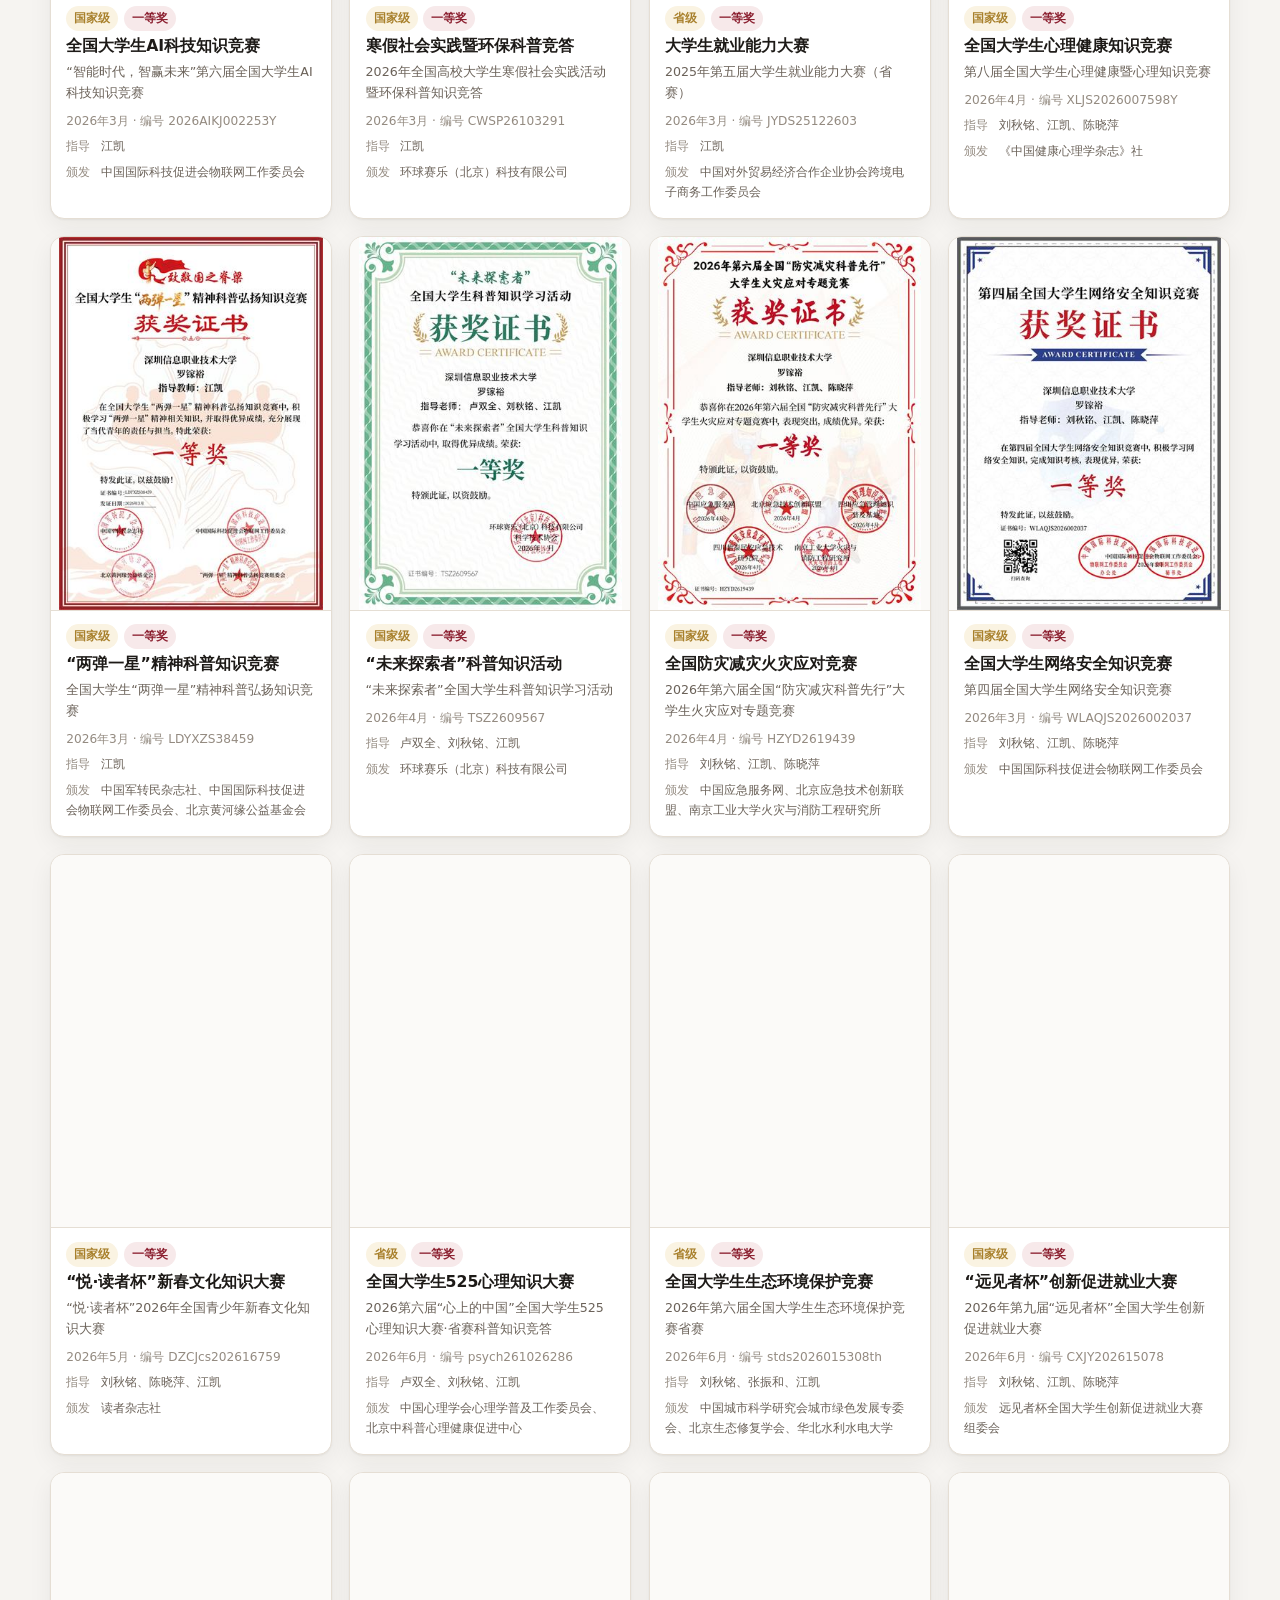
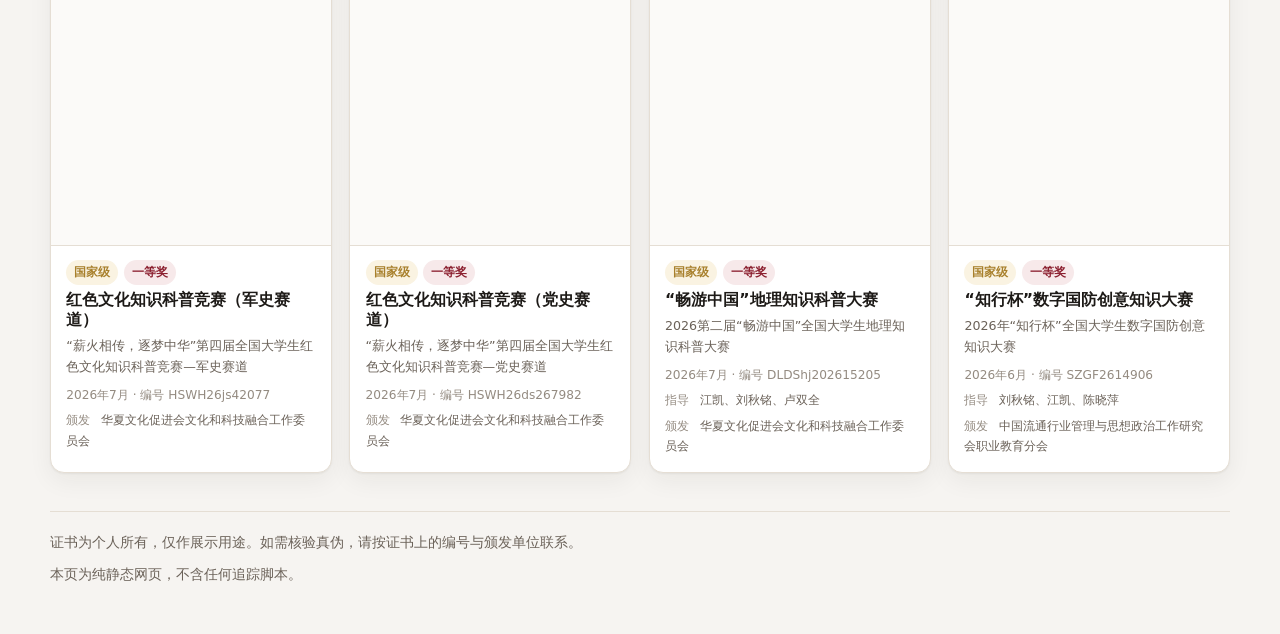
==== commit 72da94cd: "修复查看器关闭后卡住、移除PDF原件区块、缩略图与滚动优化" ====
--- a/index.html
+++ b/index.html
@@ -103,15 +103,6 @@
     <p id="empty" class="notice" hidden>没有符合条件的证书，换个筛选条件试试。</p>
   </section>
 
-  <!-- PDF 类证书（内容由 assets/data/certificates.json 驱动，见 app.js） -->
-  <section class="panel" id="pdf-section" aria-label="PDF 版证书" hidden>
-    <h2>PDF 版证书（原件）</h2>
-    <p class="muted">
-      以下证书本身就是 PDF 文件，点击即可在浏览器中打开查看，也可以下载留存。
-    </p>
-    <ul class="pdf-list" id="pdf-list"></ul>
-  </section>
-
   <footer class="site-footer">
     <p>
       证书为个人所有，仅作展示用途。如需核验真伪，请按证书上的编号与颁发单位联系。
--- a/assets/css/style.css
+++ b/assets/css/style.css
@@ -47,7 +47,11 @@
 
 * { box-sizing: border-box; }
 
-html { -webkit-text-size-adjust: 100%; }
+html {
+  -webkit-text-size-adjust: 100%;
+  /* 避免滚到页面尽头后继续滑动导致整页回弹、上滑"拉不回来" */
+  overscroll-behavior-y: contain;
+}
 
 body {
   margin: 0;
@@ -373,32 +377,21 @@
   margin: 1rem 0;
 }
 
-/* ---------- PDF 列表 ---------- */
-.pdf-list { list-style: none; margin: 1rem 0 0; padding: 0; display: grid; gap: .7rem; }
-.pdf-list li {
-  display: flex;
-  align-items: center;
-  gap: .9rem;
-  padding: .8rem .9rem;
-  background: var(--bg-soft);
-  border: 1px solid var(--border);
-  border-radius: var(--radius-sm);
-  flex-wrap: wrap;
-}
-.pdf-info { flex: 1 1 240px; display: flex; flex-direction: column; gap: .2rem; }
-.pdf-info p { margin: 0; }
-.pdf-icon {
-  flex: 0 0 auto;
-  font-size: .7rem;
-  font-weight: 700;
-  letter-spacing: .04em;
-  color: #fff;
-  background: var(--accent);
-  border-radius: 6px;
-  padding: .3rem .45rem;
-}
-
 /* ---------- 大图查看器 ---------- */
+/*
+ * 关键：布局必须写在 .viewer[open] 下面。
+ *
+ * 浏览器靠 dialog:not([open]) { display: none } 来隐藏关闭后的对话框，
+ * 而这个选择器的优先级只有 (0,1,1)。如果无条件写 .viewer { display: flex }，
+ * 就会把"关闭即隐藏"这条默认规则覆盖掉——点关闭后 open 属性虽然被移除，
+ * 对话框却仍然显示，于是整个页面被它卡住、关不掉。
+ * 加上 [open] 限定后优先级变为 (0,2,0)，既不干扰默认隐藏规则，
+ * 又能正常使用 flex 布局。
+ */
+.viewer[open] {
+  display: flex;
+  flex-direction: column;
+}
 .viewer {
   width: min(1100px, 96vw);
   height: min(94vh, 1000px);
@@ -408,8 +401,6 @@
   background: var(--bg-elev);
   color: var(--text);
   overflow: hidden;
-  display: flex;
-  flex-direction: column;
 }
 .viewer::backdrop { background: rgba(12, 10, 9, .72); }
 
@@ -490,7 +481,7 @@
 
 /* ---------- 打印 / 另存为 PDF ---------- */
 @media print {
-  .site-header, .qr-panel, .toolbar, .hero-note, .site-footer, .viewer, .card-zoom, .pdf-list .btn {
+  .site-header, .qr-panel, .toolbar, .hero-note, .site-footer, .viewer, .card-zoom {
     display: none !important;
   }
   body { background: #fff; color: #000; }
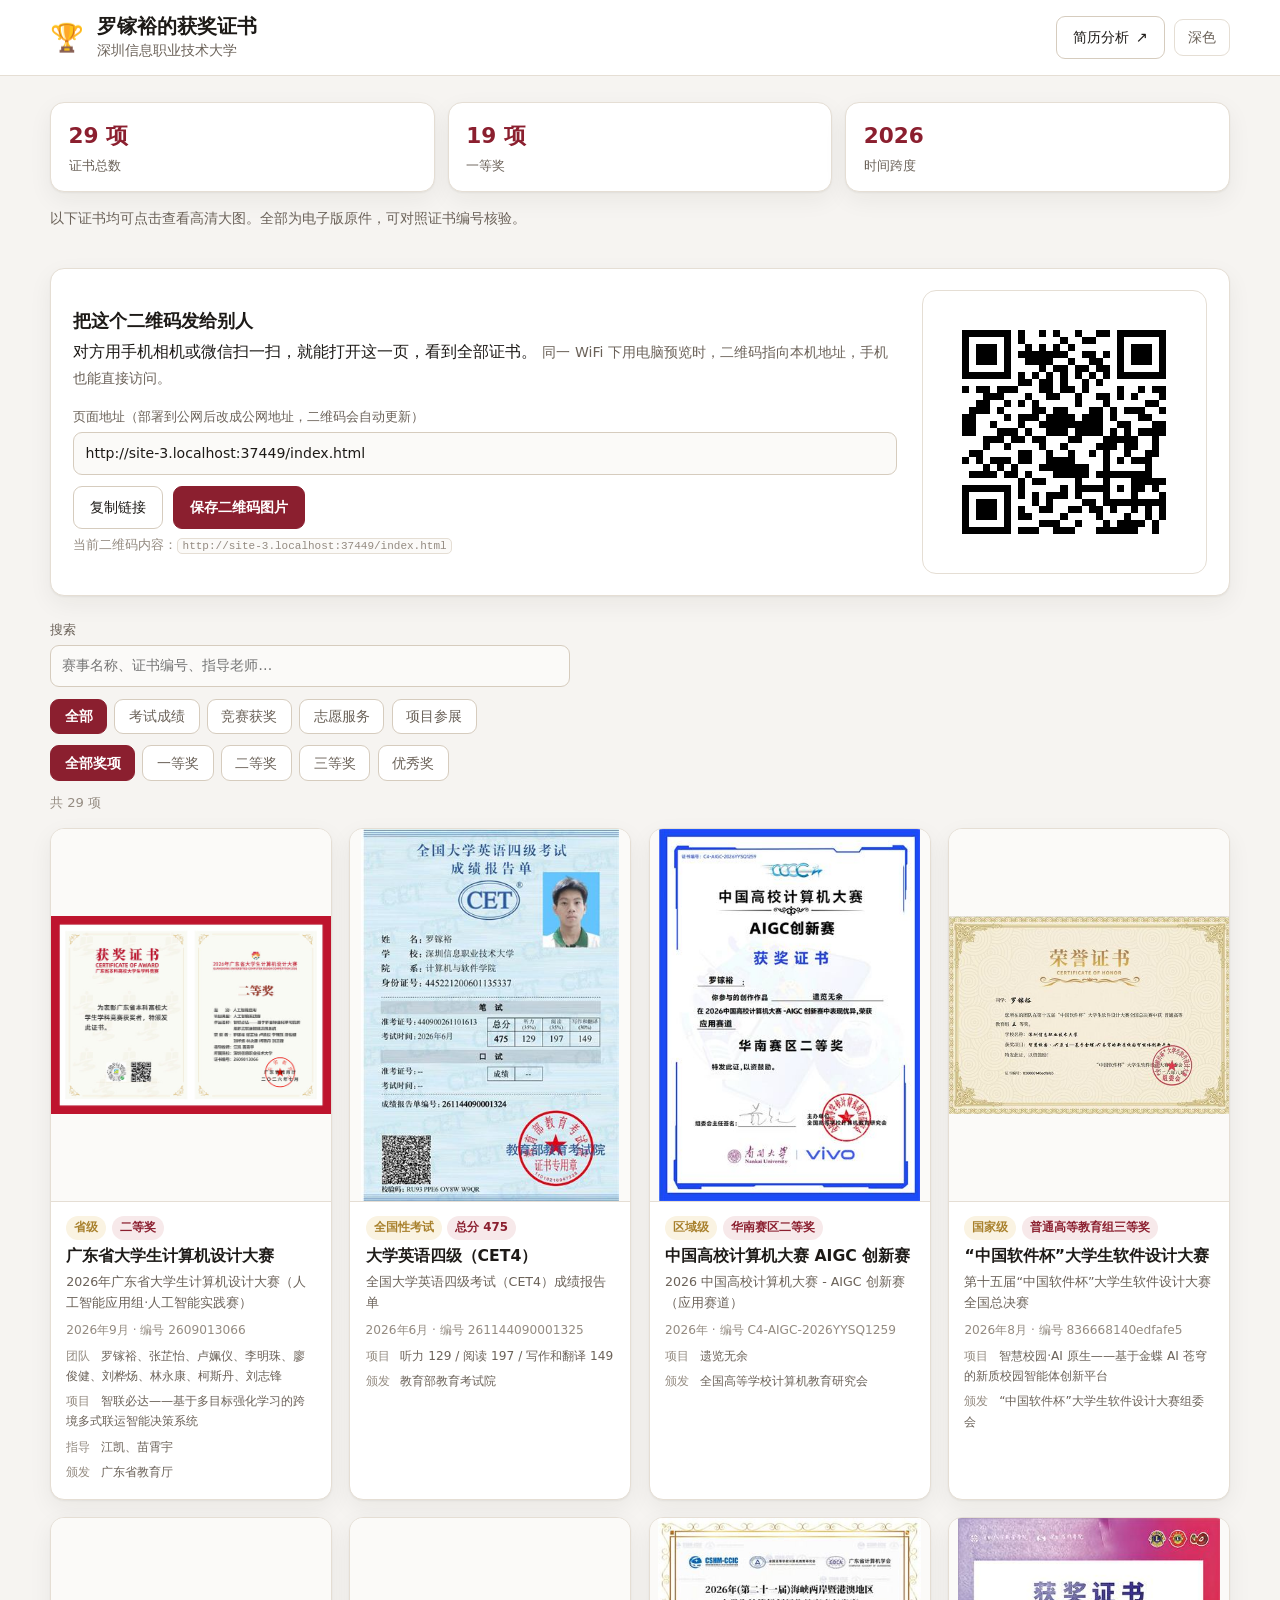
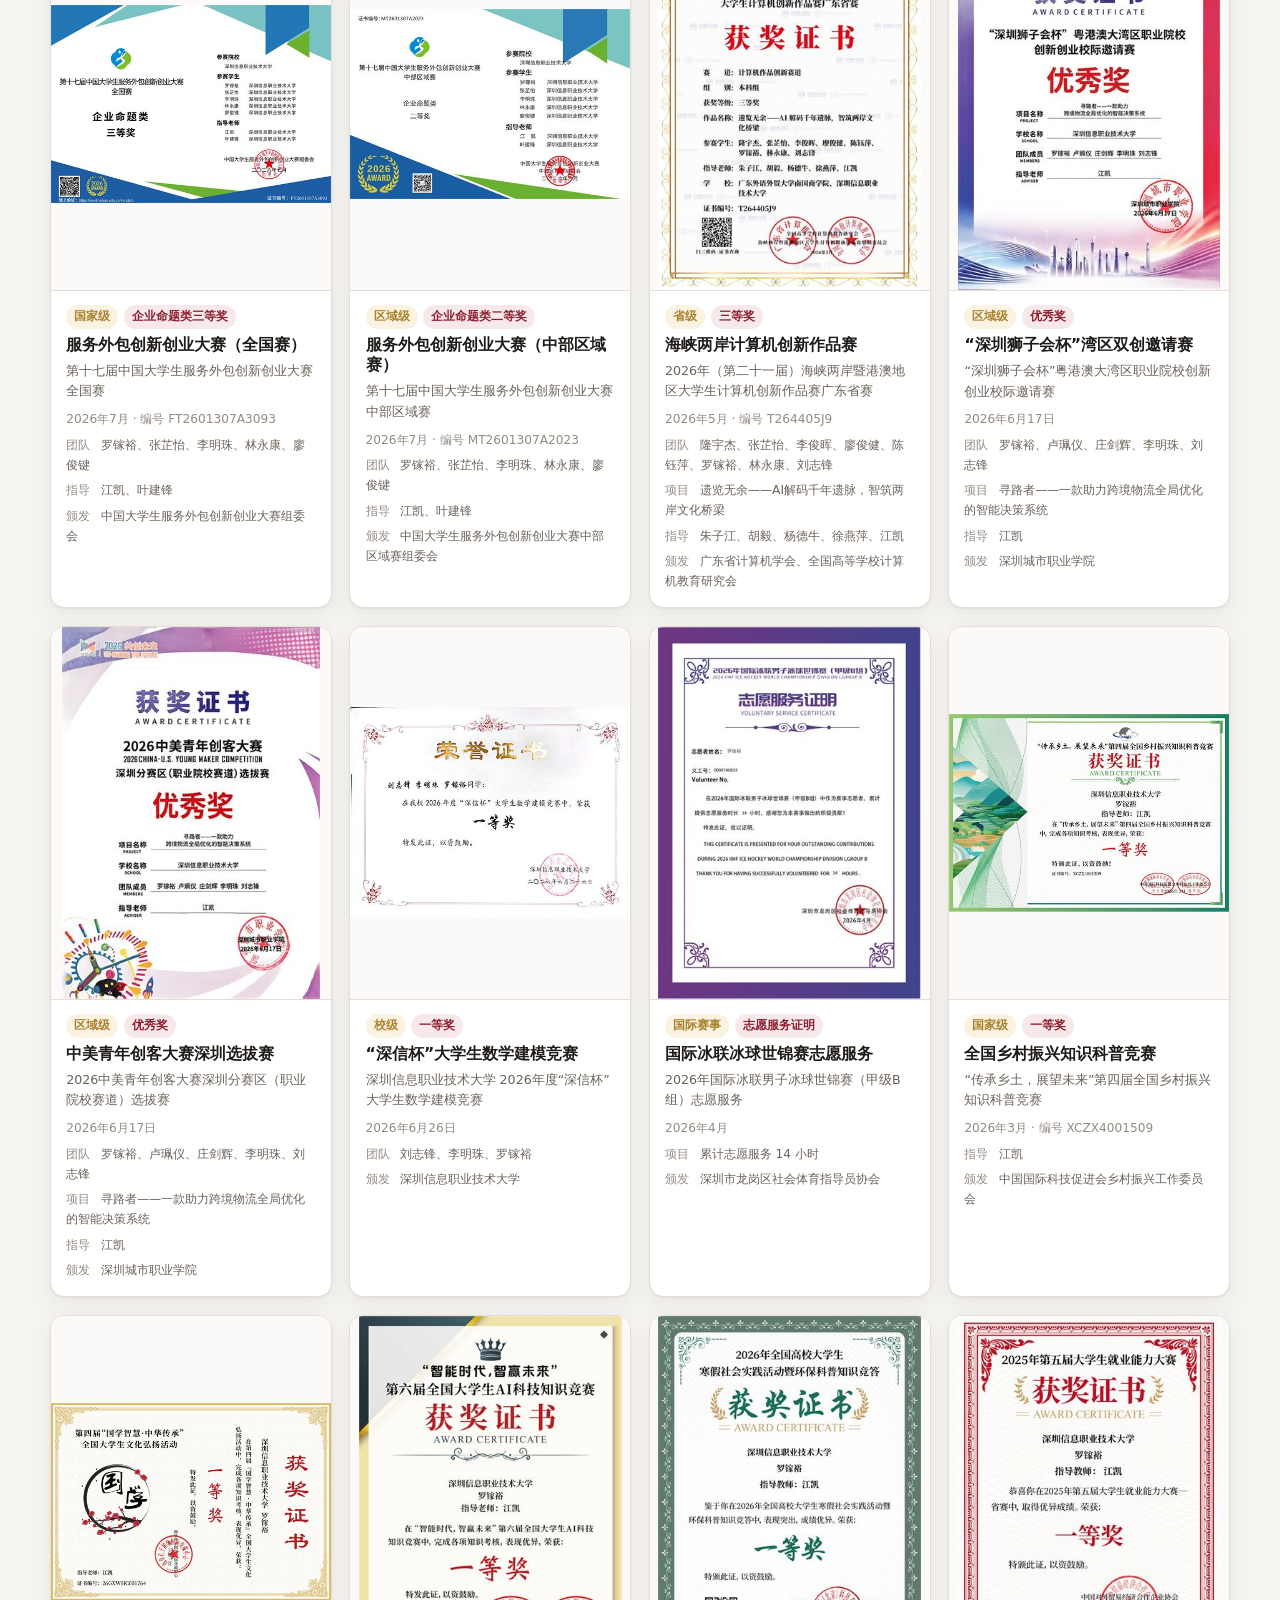
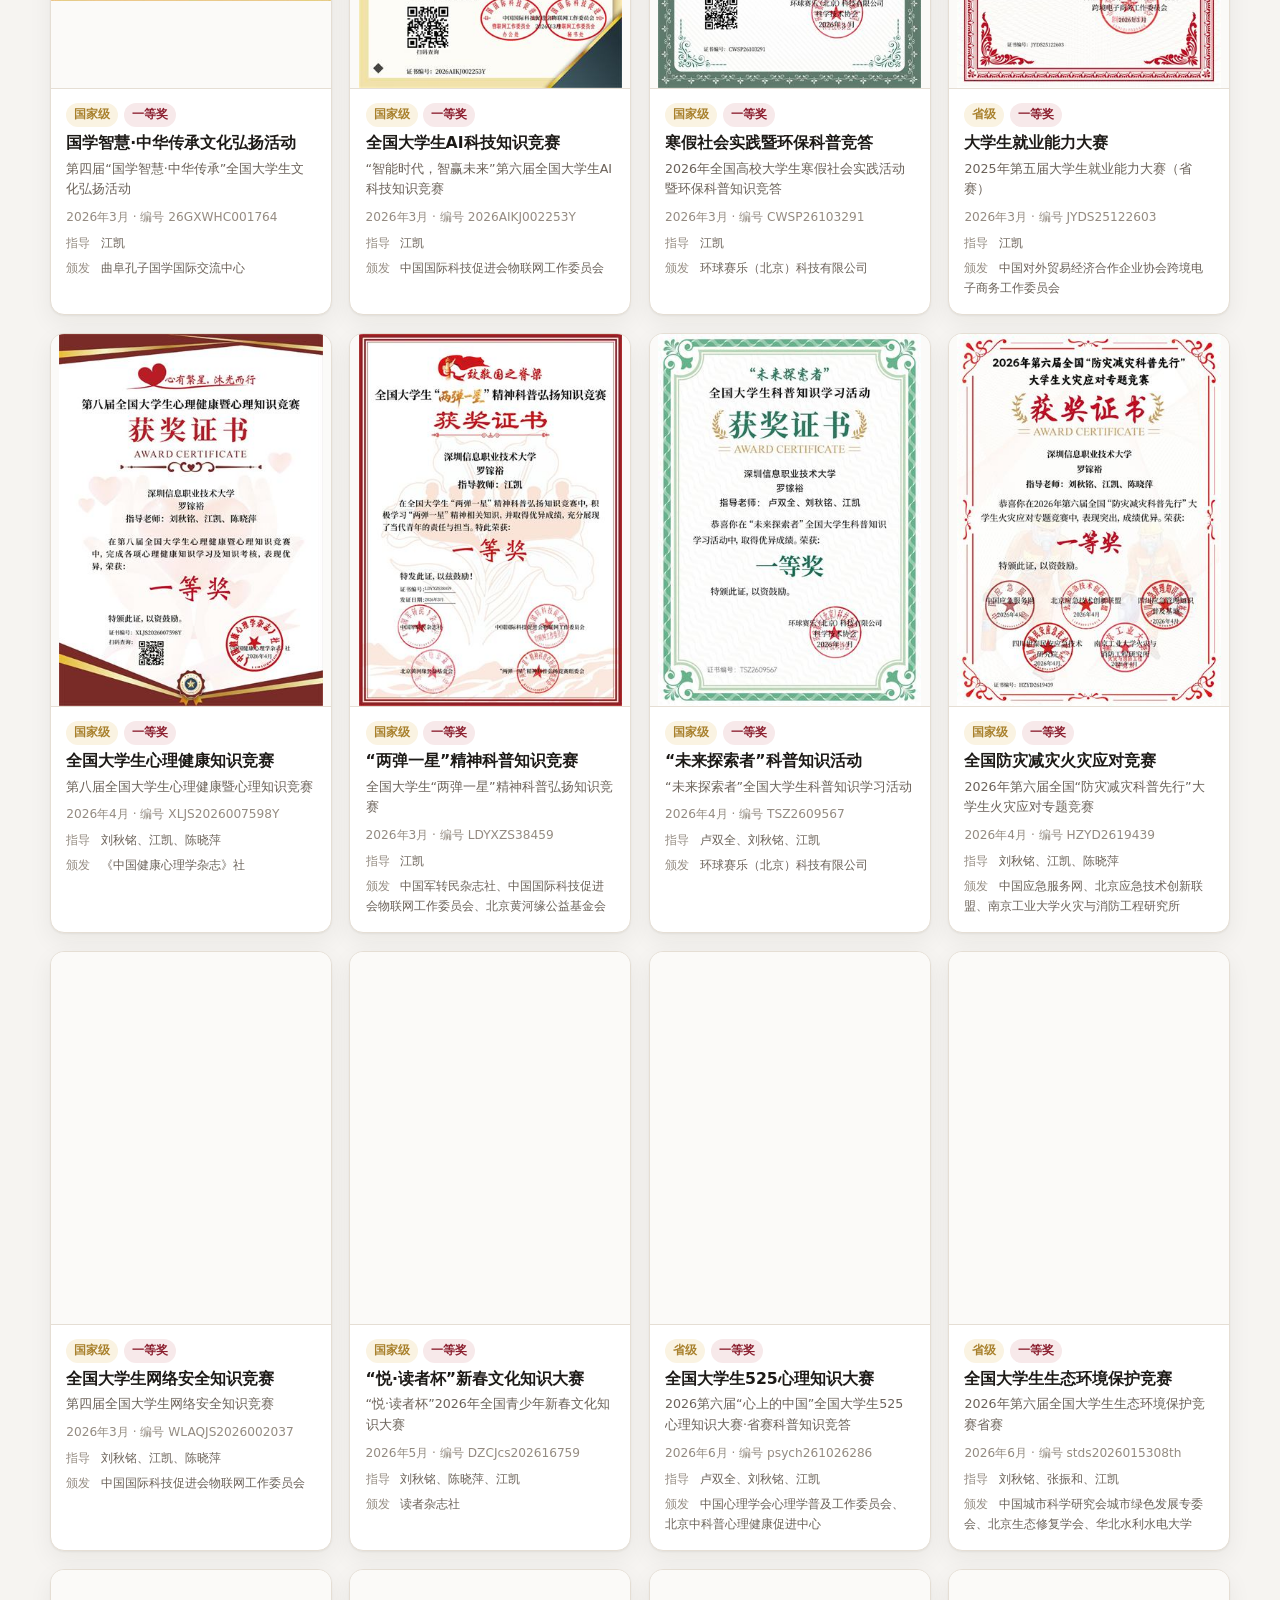
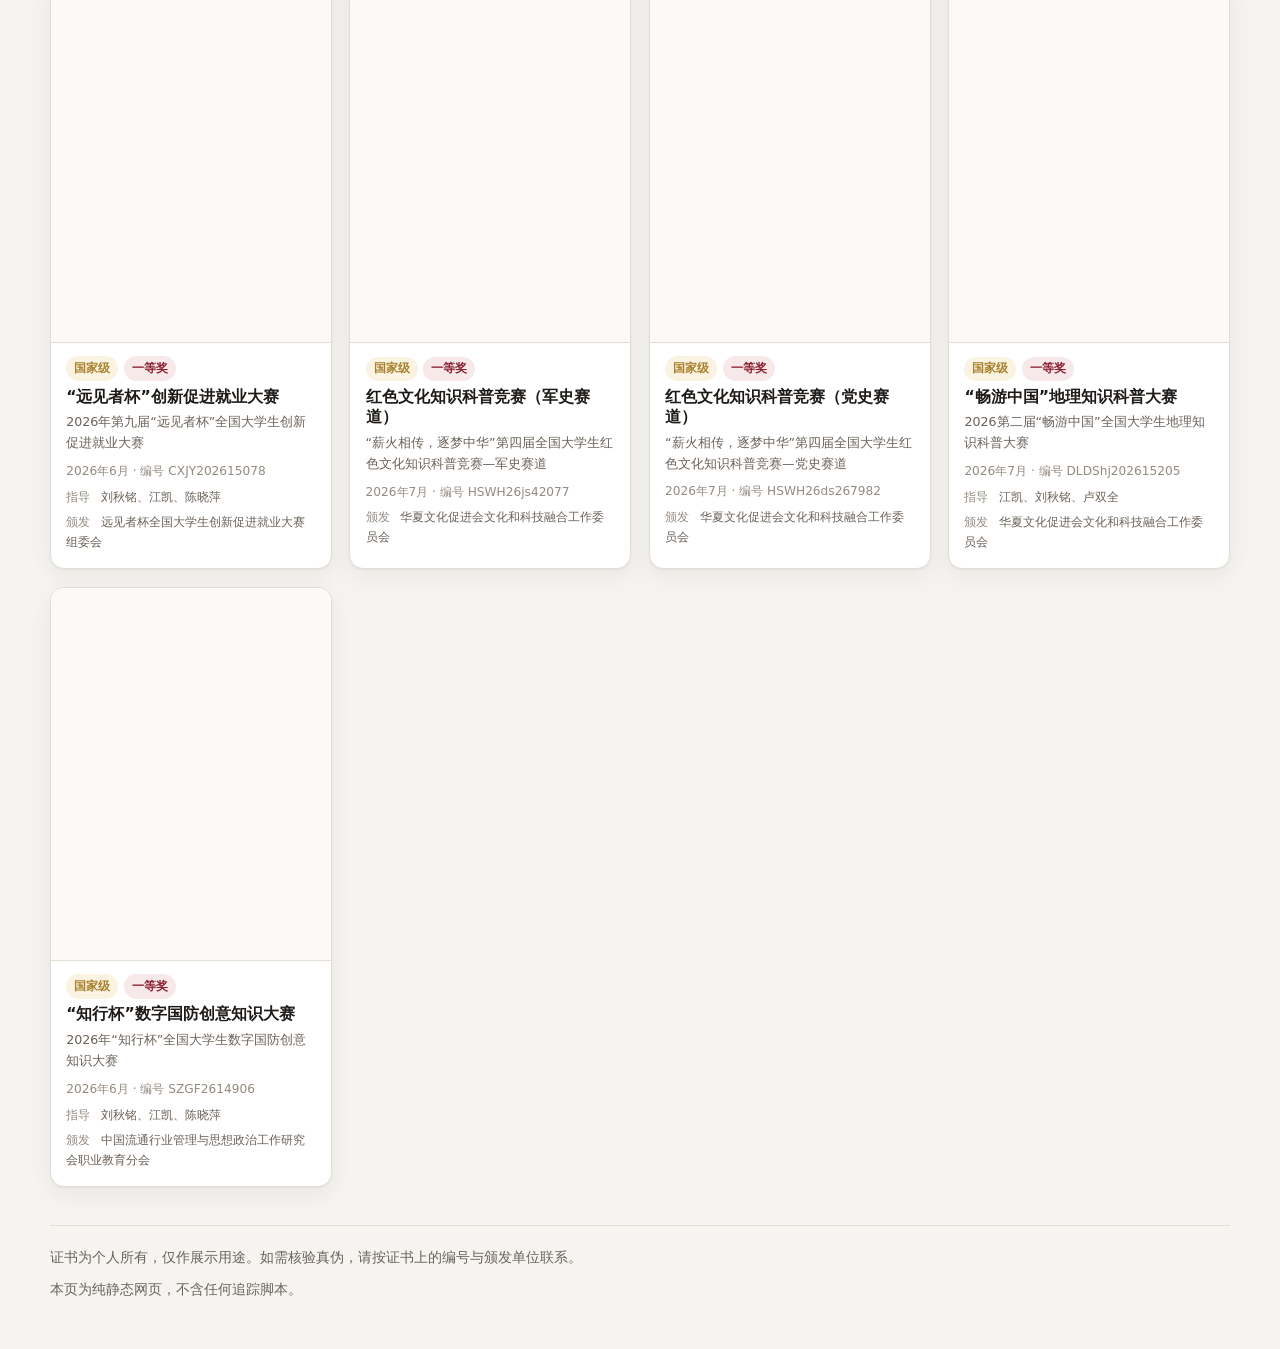
==== commit 85f295a4: "新增浏览器本地简历分析系统及证书页入口" ====
--- a/index.html
+++ b/index.html
@@ -30,7 +30,10 @@
         <p id="page-subtitle" class="subtitle"></p>
       </div>
     </div>
-    <button id="theme-toggle" type="button" class="ghost-btn" aria-label="切换深浅色">深色</button>
+    <nav class="header-actions" aria-label="网站导航">
+      <a class="btn" href="resume-analyzer/">简历分析 <span aria-hidden="true">↗</span></a>
+      <button id="theme-toggle" type="button" class="ghost-btn" aria-label="切换深浅色">深色</button>
+    </nav>
   </div>
 </header>
 
--- a/assets/css/style.css
+++ b/assets/css/style.css
@@ -119,6 +119,12 @@
 }
 
 .brand { display: flex; align-items: center; gap: .8rem; min-width: 0; }
+.header-actions { display: flex; align-items: center; gap: .6rem; flex-shrink: 0; }
+@media (max-width: 540px) {
+  .header-inner { flex-wrap: wrap; }
+  .header-actions { margin-left: auto; }
+  .header-actions .btn { font-size: .8rem; padding: .4rem .65rem; }
+}
 .brand-mark { font-size: 1.7rem; line-height: 1; }
 .brand h1 { font-size: 1.22rem; }
 .subtitle { margin: 0; color: var(--text-soft); font-size: .85rem; }
